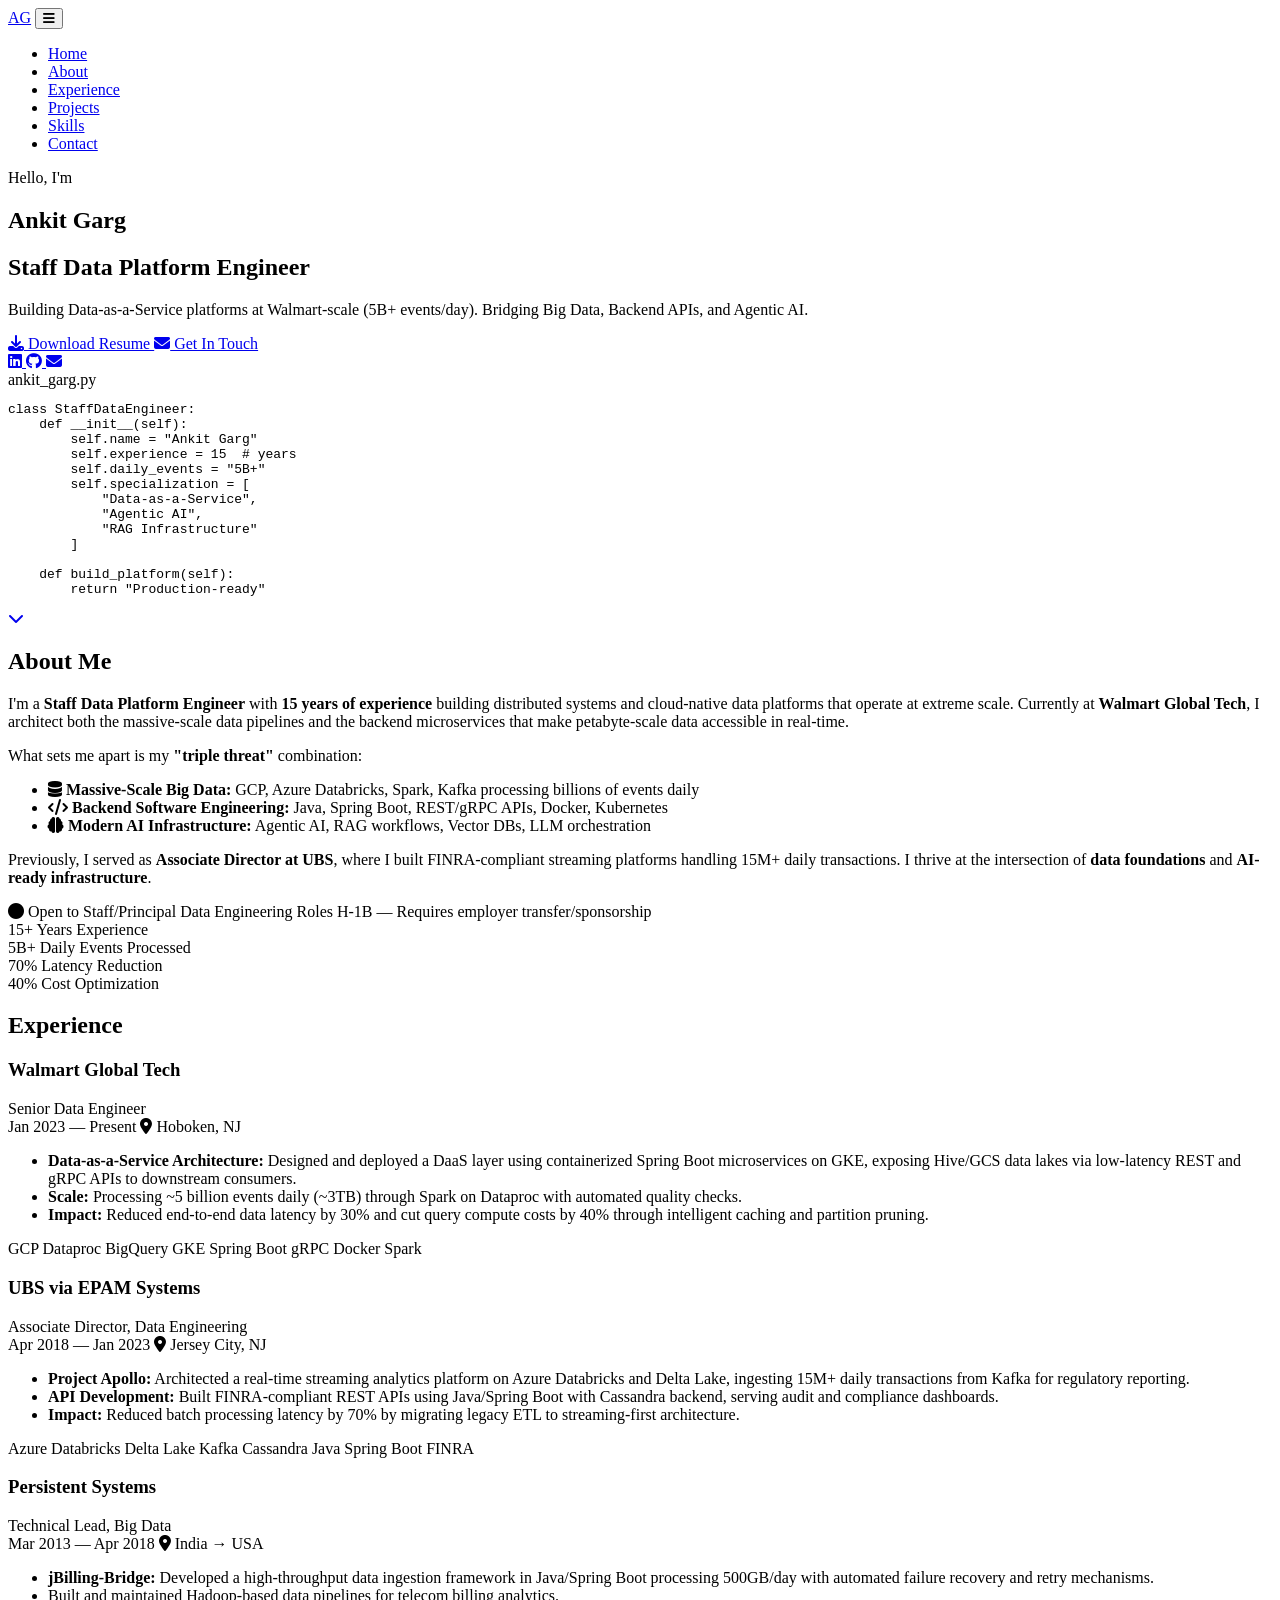
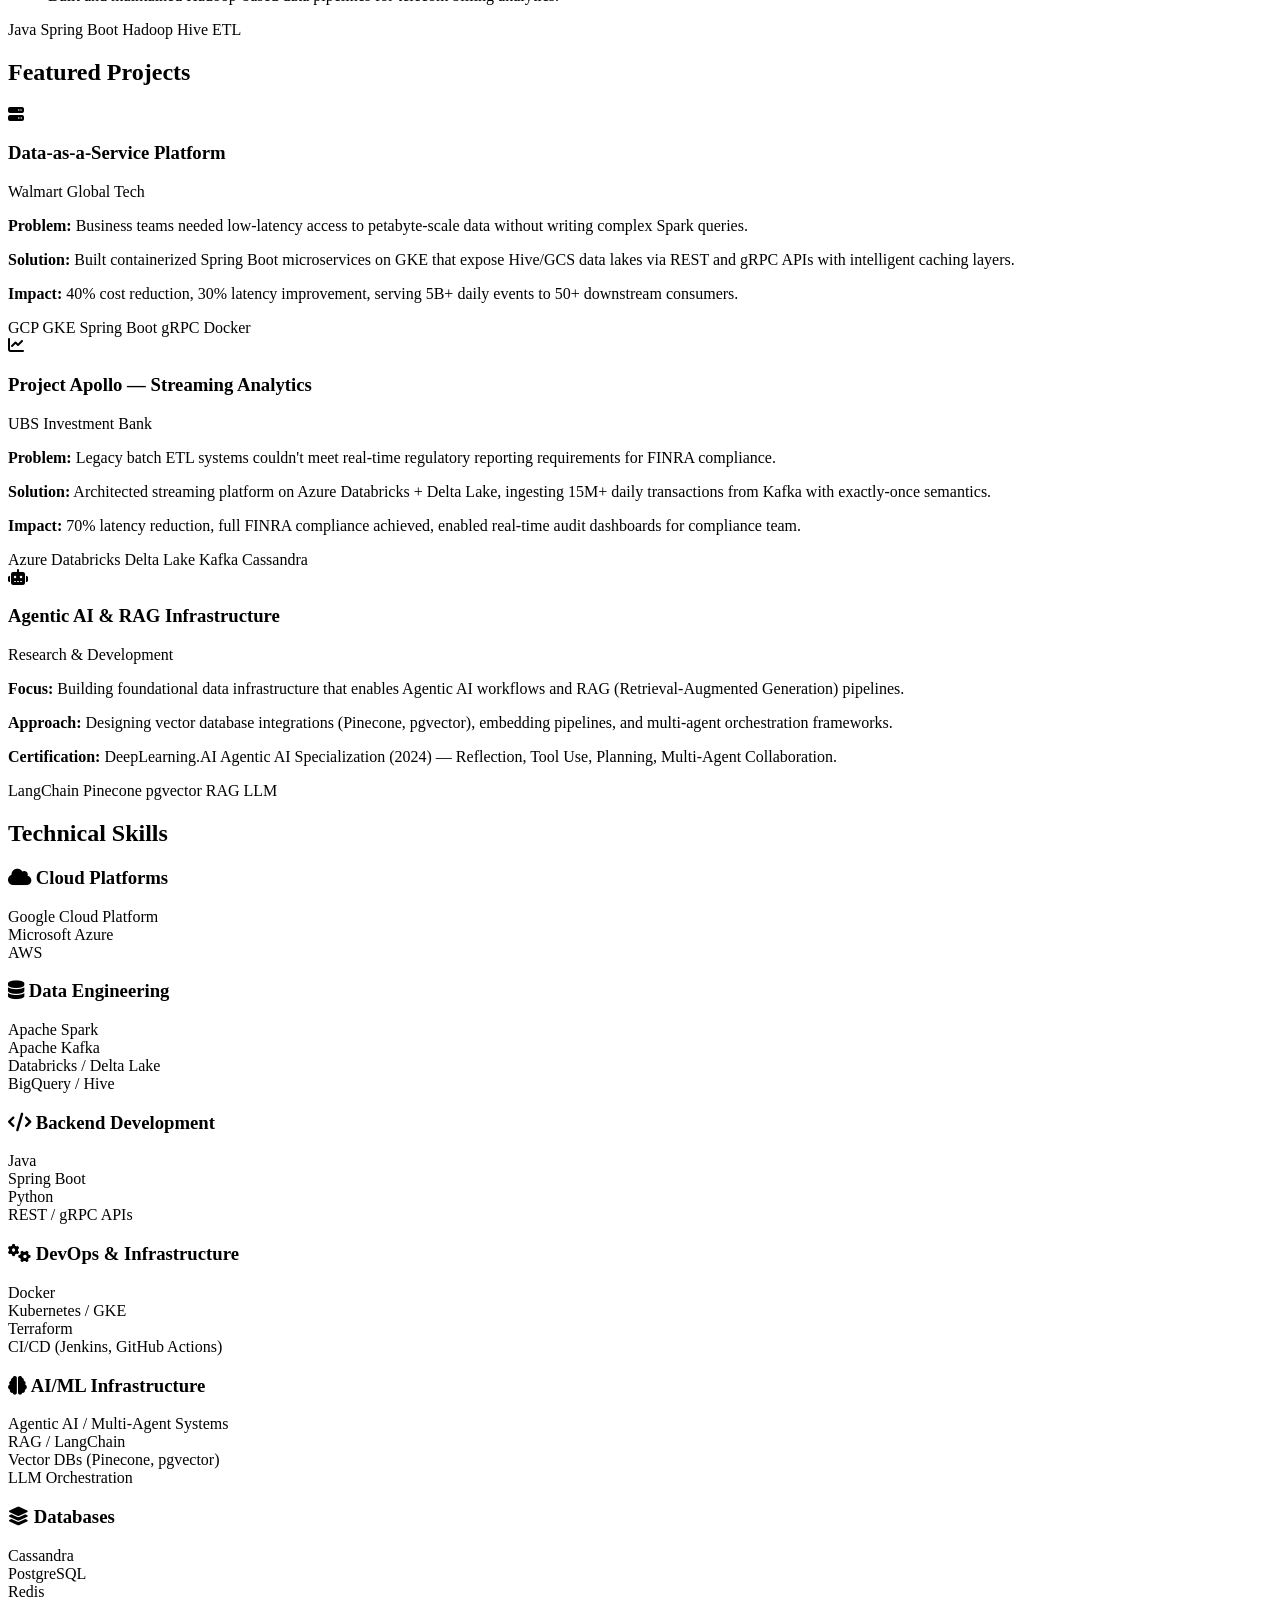
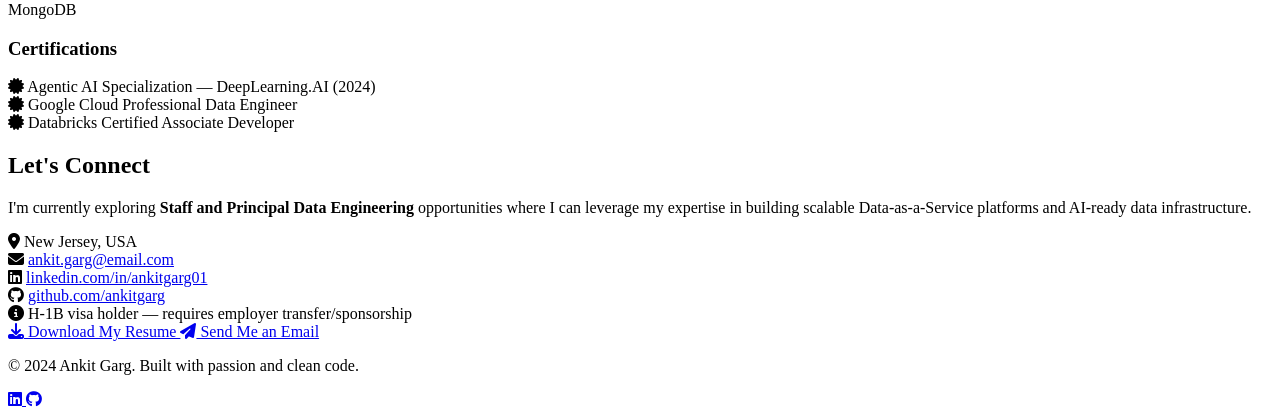
==== index.html @ 31125fb1 "Add index.html for personal portfolio website This commit adds a new HTML file for a personal portfo" ====
<!DOCTYPE html>
<html lang="en">
<head>
    <meta charset="UTF-8">
    <meta name="viewport" content="width=device-width, initial-scale=1.0">
    <meta name="description" content="Ankit Garg - Staff Data Platform Engineer specializing in Big Data, DaaS, and Agentic AI. 15+ years building systems at Walmart and UBS scale.">
    <meta name="keywords" content="Data Engineer, Staff Engineer, Big Data, Spark, Kafka, GCP, Azure, Agentic AI, RAG">
    <meta name="author" content="Ankit Garg">
    
    <!-- Open Graph for LinkedIn/Social Sharing -->
    <meta property="og:title" content="Ankit Garg | Staff Data Platform Engineer">
    <meta property="og:description" content="Building Data-as-a-Service platforms at Walmart-scale (5B+ events/day). Bridging Big Data, Backend APIs, and Agentic AI.">
    <meta property="og:type" content="website">
    <meta property="og:url" content="https://ankitgarg.github.io">
    
    <title>Ankit Garg | Staff Data Platform Engineer</title>
    
    <!-- Google Fonts -->
    <link rel="preconnect" href="https://fonts.googleapis.com">
    <link rel="preconnect" href="https://fonts.gstatic.com" crossorigin>
    <link href="https://fonts.googleapis.com/css2?family=Inter:wght@300;400;500;600;700;800&family=JetBrains+Mono:wght@400;500&display=swap" rel="stylesheet">
    
    <!-- Font Awesome Icons -->
    <link rel="stylesheet" href="https://cdnjs.cloudflare.com/ajax/libs/font-awesome/6.4.0/css/all.min.css">
    
    <link rel="stylesheet" href="style.css">
</head>
<body>
    <!-- Navigation -->
    <nav class="navbar" id="navbar">
        <div class="nav-container">
            <a href="#home" class="nav-logo">AG</a>
            <button class="nav-toggle" id="nav-toggle" aria-label="Toggle navigation">
                <i class="fas fa-bars"></i>
            </button>
            <ul class="nav-menu" id="nav-menu">
                <li><a href="#home" class="nav-link">Home</a></li>
                <li><a href="#about" class="nav-link">About</a></li>
                <li><a href="#experience" class="nav-link">Experience</a></li>
                <li><a href="#projects" class="nav-link">Projects</a></li>
                <li><a href="#skills" class="nav-link">Skills</a></li>
                <li><a href="#contact" class="nav-link">Contact</a></li>
            </ul>
        </div>
    </nav>

    <!-- Hero Section -->
    <section id="home" class="hero">
        <div class="hero-container">
            <div class="hero-content">
                <p class="hero-greeting">Hello, I'm</p>
                <h1 class="hero-name">Ankit Garg</h1>
                <h2 class="hero-title">Staff Data Platform Engineer</h2>
                <p class="hero-description">
                    Building <span class="highlight">Data-as-a-Service</span> platforms at Walmart-scale 
                    <span class="metric">(5B+ events/day)</span>. Bridging Big Data, Backend APIs, and 
                    <span class="highlight">Agentic AI</span>.
                </p>
                <div class="hero-cta">
                    <a href="assets/Ankit_Garg_Staff_Data_Platform_Engineer.pdf" class="btn btn-primary" download>
                        <i class="fas fa-download"></i> Download Resume
                    </a>
                    <a href="#contact" class="btn btn-secondary">
                        <i class="fas fa-envelope"></i> Get In Touch
                    </a>
                </div>
                <div class="hero-social">
                    <a href="https://linkedin.com/in/ankitgarg01" target="_blank" rel="noopener noreferrer" aria-label="LinkedIn">
                        <i class="fab fa-linkedin"></i>
                    </a>
                    <a href="https://github.com/ankitgarg" target="_blank" rel="noopener noreferrer" aria-label="GitHub">
                        <i class="fab fa-github"></i>
                    </a>
                    <a href="mailto:ankit.garg@email.com" aria-label="Email">
                        <i class="fas fa-envelope"></i>
                    </a>
                </div>
            </div>
            <div class="hero-visual">
                <div class="code-block">
                    <div class="code-header">
                        <span class="dot red"></span>
                        <span class="dot yellow"></span>
                        <span class="dot green"></span>
                        <span class="filename">ankit_garg.py</span>
                    </div>
                    <pre class="code-content"><code><span class="keyword">class</span> <span class="class-name">StaffDataEngineer</span>:
    <span class="keyword">def</span> <span class="function">__init__</span>(self):
        self.name = <span class="string">"Ankit Garg"</span>
        self.experience = <span class="number">15</span>  <span class="comment"># years</span>
        self.daily_events = <span class="string">"5B+"</span>
        self.specialization = [
            <span class="string">"Data-as-a-Service"</span>,
            <span class="string">"Agentic AI"</span>,
            <span class="string">"RAG Infrastructure"</span>
        ]
    
    <span class="keyword">def</span> <span class="function">build_platform</span>(self):
        <span class="keyword">return</span> <span class="string">"Production-ready"</span></code></pre>
                </div>
            </div>
        </div>
        <div class="scroll-indicator">
            <a href="#about">
                <i class="fas fa-chevron-down"></i>
            </a>
        </div>
    </section>

    <!-- About Section -->
    <section id="about" class="about">
        <div class="container">
            <h2 class="section-title">About Me</h2>
            <div class="about-content">
                <div class="about-text">
                    <p>
                        I'm a <strong>Staff Data Platform Engineer</strong> with <strong>15 years of experience</strong> 
                        building distributed systems and cloud-native data platforms that operate at extreme scale. 
                        Currently at <strong>Walmart Global Tech</strong>, I architect both the massive-scale data 
                        pipelines and the backend microservices that make petabyte-scale data accessible in real-time.
                    </p>
                    <p>
                        What sets me apart is my <strong>"triple threat"</strong> combination:
                    </p>
                    <ul class="about-highlights">
                        <li>
                            <i class="fas fa-database"></i>
                            <span><strong>Massive-Scale Big Data:</strong> GCP, Azure Databricks, Spark, Kafka processing billions of events daily</span>
                        </li>
                        <li>
                            <i class="fas fa-code"></i>
                            <span><strong>Backend Software Engineering:</strong> Java, Spring Boot, REST/gRPC APIs, Docker, Kubernetes</span>
                        </li>
                        <li>
                            <i class="fas fa-brain"></i>
                            <span><strong>Modern AI Infrastructure:</strong> Agentic AI, RAG workflows, Vector DBs, LLM orchestration</span>
                        </li>
                    </ul>
                    <p>
                        Previously, I served as <strong>Associate Director at UBS</strong>, where I built FINRA-compliant 
                        streaming platforms handling 15M+ daily transactions. I thrive at the intersection of 
                        <strong>data foundations</strong> and <strong>AI-ready infrastructure</strong>.
                    </p>
                    <div class="about-status">
                        <span class="status-badge">
                            <i class="fas fa-circle"></i> Open to Staff/Principal Data Engineering Roles
                        </span>
                        <span class="visa-info">H-1B — Requires employer transfer/sponsorship</span>
                    </div>
                </div>
                <div class="about-stats">
                    <div class="stat-card">
                        <span class="stat-number">15+</span>
                        <span class="stat-label">Years Experience</span>
                    </div>
                    <div class="stat-card">
                        <span class="stat-number">5B+</span>
                        <span class="stat-label">Daily Events Processed</span>
                    </div>
                    <div class="stat-card">
                        <span class="stat-number">70%</span>
                        <span class="stat-label">Latency Reduction</span>
                    </div>
                    <div class="stat-card">
                        <span class="stat-number">40%</span>
                        <span class="stat-label">Cost Optimization</span>
                    </div>
                </div>
            </div>
        </div>
    </section>

    <!-- Experience Section -->
    <section id="experience" class="experience">
        <div class="container">
            <h2 class="section-title">Experience</h2>
            <div class="timeline">
                <!-- Walmart -->
                <div class="timeline-item">
                    <div class="timeline-marker"></div>
                    <div class="timeline-content">
                        <div class="timeline-header">
                            <div class="company-info">
                                <h3 class="company-name">Walmart Global Tech</h3>
                                <span class="role">Senior Data Engineer</span>
                            </div>
                            <div class="timeline-date">
                                <span>Jan 2023 — Present</span>
                                <span class="location"><i class="fas fa-map-marker-alt"></i> Hoboken, NJ</span>
                            </div>
                        </div>
                        <ul class="timeline-details">
                            <li>
                                <strong>Data-as-a-Service Architecture:</strong> Designed and deployed a DaaS layer using 
                                containerized Spring Boot microservices on GKE, exposing Hive/GCS data lakes via low-latency 
                                REST and gRPC APIs to downstream consumers.
                            </li>
                            <li>
                                <strong>Scale:</strong> Processing <span class="metric">~5 billion events daily (~3TB)</span> 
                                through Spark on Dataproc with automated quality checks.
                            </li>
                            <li>
                                <strong>Impact:</strong> Reduced end-to-end data latency by <span class="metric">30%</span> 
                                and cut query compute costs by <span class="metric">40%</span> through intelligent caching 
                                and partition pruning.
                            </li>
                        </ul>
                        <div class="tech-tags">
                            <span>GCP</span>
                            <span>Dataproc</span>
                            <span>BigQuery</span>
                            <span>GKE</span>
                            <span>Spring Boot</span>
                            <span>gRPC</span>
                            <span>Docker</span>
                            <span>Spark</span>
                        </div>
                    </div>
                </div>

                <!-- UBS -->
                <div class="timeline-item">
                    <div class="timeline-marker"></div>
                    <div class="timeline-content">
                        <div class="timeline-header">
                            <div class="company-info">
                                <h3 class="company-name">UBS via EPAM Systems</h3>
                                <span class="role">Associate Director, Data Engineering</span>
                            </div>
                            <div class="timeline-date">
                                <span>Apr 2018 — Jan 2023</span>
                                <span class="location"><i class="fas fa-map-marker-alt"></i> Jersey City, NJ</span>
                            </div>
                        </div>
                        <ul class="timeline-details">
                            <li>
                                <strong>Project Apollo:</strong> Architected a real-time streaming analytics platform on 
                                Azure Databricks and Delta Lake, ingesting <span class="metric">15M+ daily transactions</span> 
                                from Kafka for regulatory reporting.
                            </li>
                            <li>
                                <strong>API Development:</strong> Built FINRA-compliant REST APIs using Java/Spring Boot 
                                with Cassandra backend, serving audit and compliance dashboards.
                            </li>
                            <li>
                                <strong>Impact:</strong> Reduced batch processing latency by <span class="metric">70%</span> 
                                by migrating legacy ETL to streaming-first architecture.
                            </li>
                        </ul>
                        <div class="tech-tags">
                            <span>Azure</span>
                            <span>Databricks</span>
                            <span>Delta Lake</span>
                            <span>Kafka</span>
                            <span>Cassandra</span>
                            <span>Java</span>
                            <span>Spring Boot</span>
                            <span>FINRA</span>
                        </div>
                    </div>
                </div>

                <!-- Persistent -->
                <div class="timeline-item">
                    <div class="timeline-marker"></div>
                    <div class="timeline-content">
                        <div class="timeline-header">
                            <div class="company-info">
                                <h3 class="company-name">Persistent Systems</h3>
                                <span class="role">Technical Lead, Big Data</span>
                            </div>
                            <div class="timeline-date">
                                <span>Mar 2013 — Apr 2018</span>
                                <span class="location"><i class="fas fa-map-marker-alt"></i> India → USA</span>
                            </div>
                        </div>
                        <ul class="timeline-details">
                            <li>
                                <strong>jBilling-Bridge:</strong> Developed a high-throughput data ingestion framework 
                                in Java/Spring Boot processing <span class="metric">500GB/day</span> with automated 
                                failure recovery and retry mechanisms.
                            </li>
                            <li>
                                Built and maintained Hadoop-based data pipelines for telecom billing analytics.
                            </li>
                        </ul>
                        <div class="tech-tags">
                            <span>Java</span>
                            <span>Spring Boot</span>
                            <span>Hadoop</span>
                            <span>Hive</span>
                            <span>ETL</span>
                        </div>
                    </div>
                </div>
            </div>
        </div>
    </section>

    <!-- Projects Section -->
    <section id="projects" class="projects">
        <div class="container">
            <h2 class="section-title">Featured Projects</h2>
            <div class="projects-grid">
                <!-- Project 1 -->
                <div class="project-card">
                    <div class="project-icon">
                        <i class="fas fa-server"></i>
                    </div>
                    <h3 class="project-title">Data-as-a-Service Platform</h3>
                    <p class="project-company">Walmart Global Tech</p>
                    <div class="project-description">
                        <p><strong>Problem:</strong> Business teams needed low-latency access to petabyte-scale 
                        data without writing complex Spark queries.</p>
                        <p><strong>Solution:</strong> Built containerized Spring Boot microservices on GKE that 
                        expose Hive/GCS data lakes via REST and gRPC APIs with intelligent caching layers.</p>
                        <p><strong>Impact:</strong> 40% cost reduction, 30% latency improvement, serving 
                        5B+ daily events to 50+ downstream consumers.</p>
                    </div>
                    <div class="tech-tags">
                        <span>GCP</span>
                        <span>GKE</span>
                        <span>Spring Boot</span>
                        <span>gRPC</span>
                        <span>Docker</span>
                    </div>
                </div>

                <!-- Project 2 -->
                <div class="project-card">
                    <div class="project-icon">
                        <i class="fas fa-chart-line"></i>
                    </div>
                    <h3 class="project-title">Project Apollo — Streaming Analytics</h3>
                    <p class="project-company">UBS Investment Bank</p>
                    <div class="project-description">
                        <p><strong>Problem:</strong> Legacy batch ETL systems couldn't meet real-time regulatory 
                        reporting requirements for FINRA compliance.</p>
                        <p><strong>Solution:</strong> Architected streaming platform on Azure Databricks + Delta Lake, 
                        ingesting 15M+ daily transactions from Kafka with exactly-once semantics.</p>
                        <p><strong>Impact:</strong> 70% latency reduction, full FINRA compliance achieved, 
                        enabled real-time audit dashboards for compliance team.</p>
                    </div>
                    <div class="tech-tags">
                        <span>Azure Databricks</span>
                        <span>Delta Lake</span>
                        <span>Kafka</span>
                        <span>Cassandra</span>
                    </div>
                </div>

                <!-- Project 3 -->
                <div class="project-card">
                    <div class="project-icon">
                        <i class="fas fa-robot"></i>
                    </div>
                    <h3 class="project-title">Agentic AI & RAG Infrastructure</h3>
                    <p class="project-company">Research & Development</p>
                    <div class="project-description">
                        <p><strong>Focus:</strong> Building foundational data infrastructure that enables 
                        Agentic AI workflows and RAG (Retrieval-Augmented Generation) pipelines.</p>
                        <p><strong>Approach:</strong> Designing vector database integrations (Pinecone, pgvector), 
                        embedding pipelines, and multi-agent orchestration frameworks.</p>
                        <p><strong>Certification:</strong> DeepLearning.AI Agentic AI Specialization (2024) — 
                        Reflection, Tool Use, Planning, Multi-Agent Collaboration.</p>
                    </div>
                    <div class="tech-tags">
                        <span>LangChain</span>
                        <span>Pinecone</span>
                        <span>pgvector</span>
                        <span>RAG</span>
                        <span>LLM</span>
                    </div>
                </div>
            </div>
        </div>
    </section>

    <!-- Skills Section -->
    <section id="skills" class="skills">
        <div class="container">
            <h2 class="section-title">Technical Skills</h2>
            <div class="skills-grid">
                <!-- Cloud Platforms -->
                <div class="skill-category">
                    <h3><i class="fas fa-cloud"></i> Cloud Platforms</h3>
                    <div class="skill-items">
                        <div class="skill-item">
                            <span class="skill-name">Google Cloud Platform</span>
                            <div class="skill-bar"><div class="skill-progress" style="width: 95%"></div></div>
                        </div>
                        <div class="skill-item">
                            <span class="skill-name">Microsoft Azure</span>
                            <div class="skill-bar"><div class="skill-progress" style="width: 90%"></div></div>
                        </div>
                        <div class="skill-item">
                            <span class="skill-name">AWS</span>
                            <div class="skill-bar"><div class="skill-progress" style="width: 75%"></div></div>
                        </div>
                    </div>
                </div>

                <!-- Data Engineering -->
                <div class="skill-category">
                    <h3><i class="fas fa-database"></i> Data Engineering</h3>
                    <div class="skill-items">
                        <div class="skill-item">
                            <span class="skill-name">Apache Spark</span>
                            <div class="skill-bar"><div class="skill-progress" style="width: 95%"></div></div>
                        </div>
                        <div class="skill-item">
                            <span class="skill-name">Apache Kafka</span>
                            <div class="skill-bar"><div class="skill-progress" style="width: 90%"></div></div>
                        </div>
                        <div class="skill-item">
                            <span class="skill-name">Databricks / Delta Lake</span>
                            <div class="skill-bar"><div class="skill-progress" style="width: 90%"></div></div>
                        </div>
                        <div class="skill-item">
                            <span class="skill-name">BigQuery / Hive</span>
                            <div class="skill-bar"><div class="skill-progress" style="width: 85%"></div></div>
                        </div>
                    </div>
                </div>

                <!-- Backend Development -->
                <div class="skill-category">
                    <h3><i class="fas fa-code"></i> Backend Development</h3>
                    <div class="skill-items">
                        <div class="skill-item">
                            <span class="skill-name">Java</span>
                            <div class="skill-bar"><div class="skill-progress" style="width: 90%"></div></div>
                        </div>
                        <div class="skill-item">
                            <span class="skill-name">Spring Boot</span>
                            <div class="skill-bar"><div class="skill-progress" style="width: 90%"></div></div>
                        </div>
                        <div class="skill-item">
                            <span class="skill-name">Python</span>
                            <div class="skill-bar"><div class="skill-progress" style="width: 85%"></div></div>
                        </div>
                        <div class="skill-item">
                            <span class="skill-name">REST / gRPC APIs</span>
                            <div class="skill-bar"><div class="skill-progress" style="width: 90%"></div></div>
                        </div>
                    </div>
                </div>

                <!-- DevOps & Infrastructure -->
                <div class="skill-category">
                    <h3><i class="fas fa-cogs"></i> DevOps & Infrastructure</h3>
                    <div class="skill-items">
                        <div class="skill-item">
                            <span class="skill-name">Docker</span>
                            <div class="skill-bar"><div class="skill-progress" style="width: 90%"></div></div>
                        </div>
                        <div class="skill-item">
                            <span class="skill-name">Kubernetes / GKE</span>
                            <div class="skill-bar"><div class="skill-progress" style="width: 85%"></div></div>
                        </div>
                        <div class="skill-item">
                            <span class="skill-name">Terraform</span>
                            <div class="skill-bar"><div class="skill-progress" style="width: 75%"></div></div>
                        </div>
                        <div class="skill-item">
                            <span class="skill-name">CI/CD (Jenkins, GitHub Actions)</span>
                            <div class="skill-bar"><div class="skill-progress" style="width: 85%"></div></div>
                        </div>
                    </div>
                </div>

                <!-- AI/ML Infrastructure -->
                <div class="skill-category">
                    <h3><i class="fas fa-brain"></i> AI/ML Infrastructure</h3>
                    <div class="skill-items">
                        <div class="skill-item">
                            <span class="skill-name">Agentic AI / Multi-Agent Systems</span>
                            <div class="skill-bar"><div class="skill-progress" style="width: 80%"></div></div>
                        </div>
                        <div class="skill-item">
                            <span class="skill-name">RAG / LangChain</span>
                            <div class="skill-bar"><div class="skill-progress" style="width: 80%"></div></div>
                        </div>
                        <div class="skill-item">
                            <span class="skill-name">Vector DBs (Pinecone, pgvector)</span>
                            <div class="skill-bar"><div class="skill-progress" style="width: 75%"></div></div>
                        </div>
                        <div class="skill-item">
                            <span class="skill-name">LLM Orchestration</span>
                            <div class="skill-bar"><div class="skill-progress" style="width: 75%"></div></div>
                        </div>
                    </div>
                </div>

                <!-- Databases -->
                <div class="skill-category">
                    <h3><i class="fas fa-layer-group"></i> Databases</h3>
                    <div class="skill-items">
                        <div class="skill-item">
                            <span class="skill-name">Cassandra</span>
                            <div class="skill-bar"><div class="skill-progress" style="width: 85%"></div></div>
                        </div>
                        <div class="skill-item">
                            <span class="skill-name">PostgreSQL</span>
                            <div class="skill-bar"><div class="skill-progress" style="width: 85%"></div></div>
                        </div>
                        <div class="skill-item">
                            <span class="skill-name">Redis</span>
                            <div class="skill-bar"><div class="skill-progress" style="width: 80%"></div></div>
                        </div>
                        <div class="skill-item">
                            <span class="skill-name">MongoDB</span>
                            <div class="skill-bar"><div class="skill-progress" style="width: 75%"></div></div>
                        </div>
                    </div>
                </div>
            </div>

            <!-- Certifications -->
            <div class="certifications">
                <h3>Certifications</h3>
                <div class="cert-grid">
                    <div class="cert-item">
                        <i class="fas fa-certificate"></i>
                        <span>Agentic AI Specialization — DeepLearning.AI (2024)</span>
                    </div>
                    <div class="cert-item">
                        <i class="fas fa-certificate"></i>
                        <span>Google Cloud Professional Data Engineer</span>
                    </div>
                    <div class="cert-item">
                        <i class="fas fa-certificate"></i>
                        <span>Databricks Certified Associate Developer</span>
                    </div>
                </div>
            </div>
        </div>
    </section>

    <!-- Contact Section -->
    <section id="contact" class="contact">
        <div class="container">
            <h2 class="section-title">Let's Connect</h2>
            <div class="contact-content">
                <div class="contact-info">
                    <p class="contact-intro">
                        I'm currently exploring <strong>Staff and Principal Data Engineering</strong> opportunities 
                        where I can leverage my expertise in building scalable Data-as-a-Service platforms and 
                        AI-ready data infrastructure.
                    </p>
                    <div class="contact-details">
                        <div class="contact-item">
                            <i class="fas fa-map-marker-alt"></i>
                            <span>New Jersey, USA</span>
                        </div>
                        <div class="contact-item">
                            <i class="fas fa-envelope"></i>
                            <a href="mailto:ankit.garg@email.com">ankit.garg@email.com</a>
                        </div>
                        <div class="contact-item">
                            <i class="fab fa-linkedin"></i>
                            <a href="https://linkedin.com/in/ankitgarg01" target="_blank">linkedin.com/in/ankitgarg01</a>
                        </div>
                        <div class="contact-item">
                            <i class="fab fa-github"></i>
                            <a href="https://github.com/ankitgarg" target="_blank">github.com/ankitgarg</a>
                        </div>
                    </div>
                    <div class="contact-note">
                        <i class="fas fa-info-circle"></i>
                        <span>H-1B visa holder — requires employer transfer/sponsorship</span>
                    </div>
                </div>
                <div class="contact-cta">
                    <a href="assets/Ankit_Garg_Staff_Data_Platform_Engineer.pdf" class="btn btn-primary btn-large" download>
                        <i class="fas fa-download"></i> Download My Resume
                    </a>
                    <a href="mailto:ankit.garg@email.com?subject=Staff Data Engineer Opportunity" class="btn btn-secondary btn-large">
                        <i class="fas fa-paper-plane"></i> Send Me an Email
                    </a>
                </div>
            </div>
        </div>
    </section>

    <!-- Footer -->
    <footer class="footer">
        <div class="container">
            <div class="footer-content">
                <p>&copy; 2024 Ankit Garg. Built with passion and clean code.</p>
                <div class="footer-social">
                    <a href="https://linkedin.com/in/ankitgarg01" target="_blank" aria-label="LinkedIn">
                        <i class="fab fa-linkedin"></i>
                    </a>
                    <a href="https://github.com/ankitgarg" target="_blank" aria-label="GitHub">
                        <i class="fab fa-github"></i>
                    </a>
                </div>
            </div>
        </div>
    </footer>

    <script src="script.js"></script>
</body>
</html>
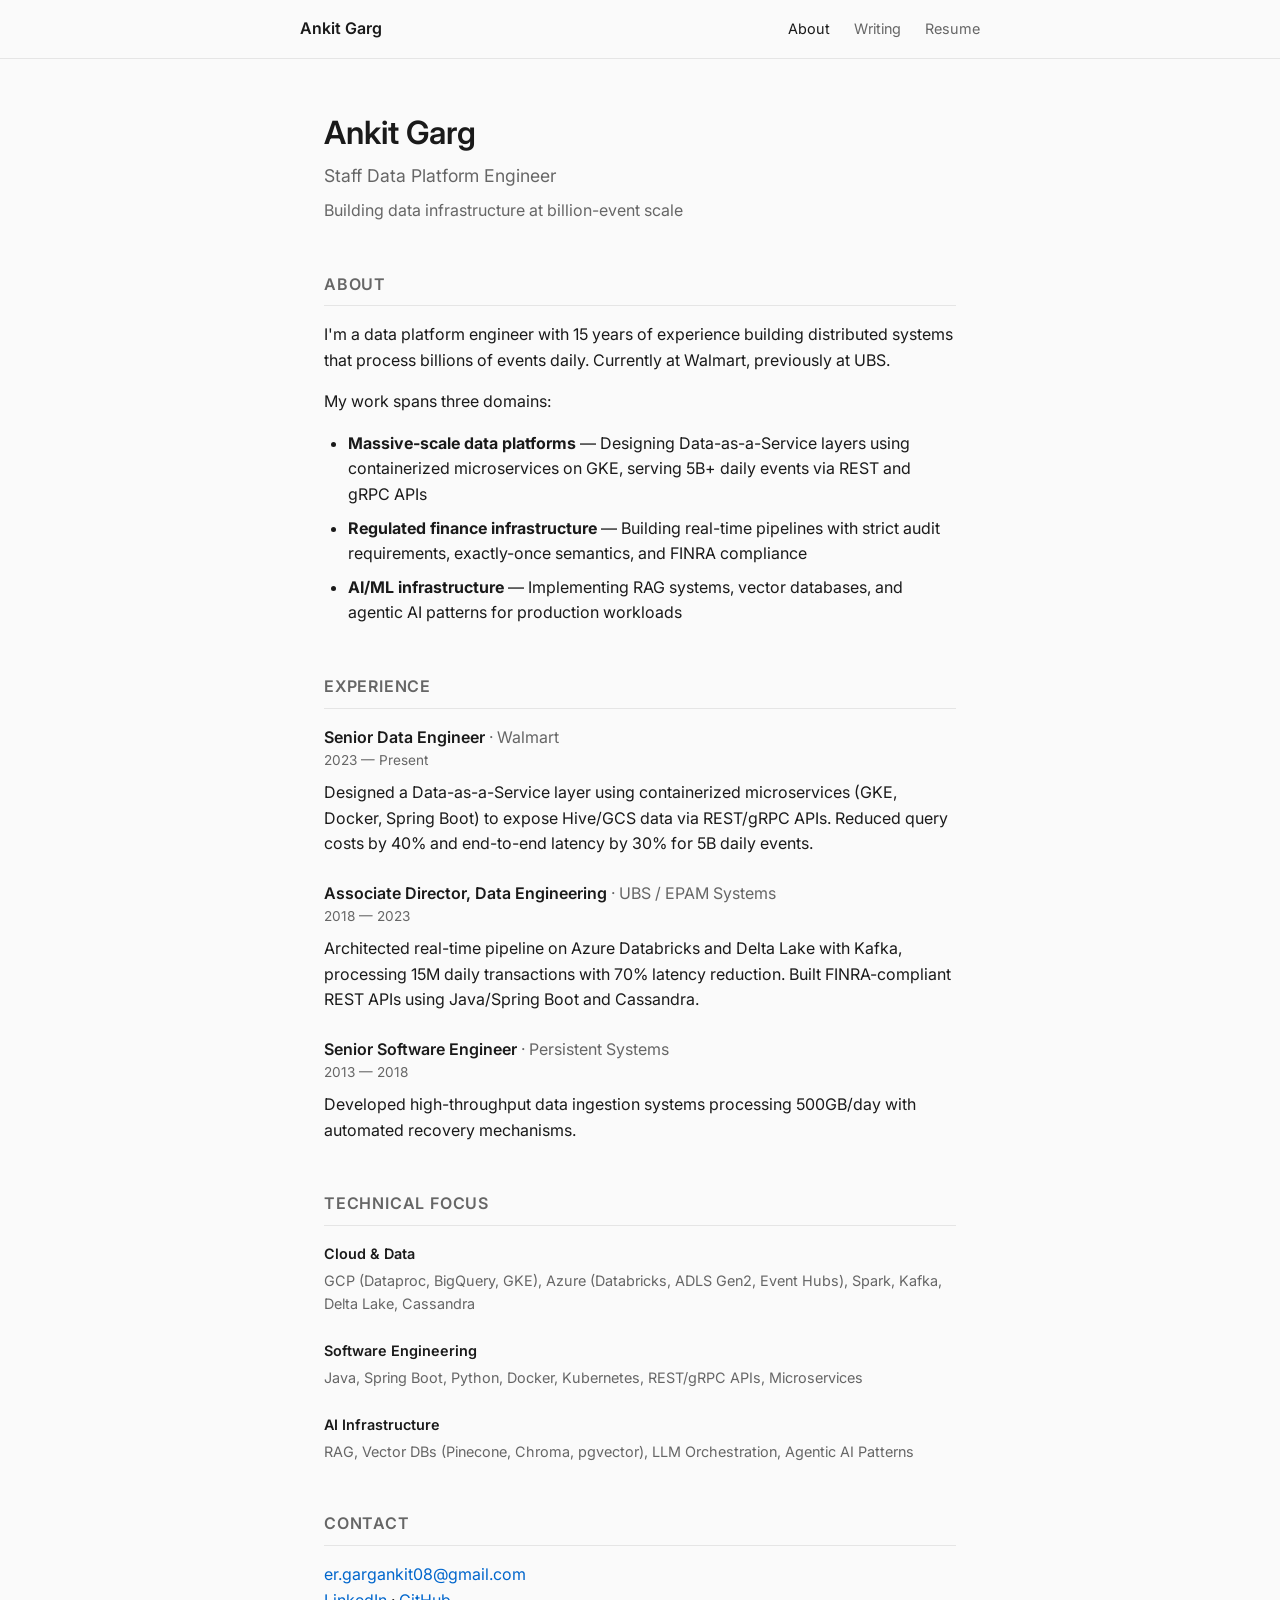
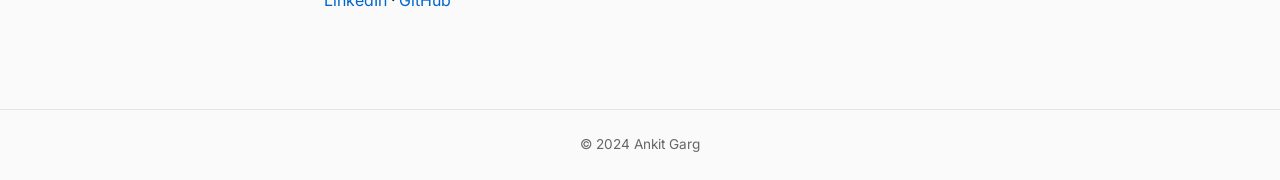
==== commit 602be1cd: "intinal" ====
--- a/index.html
+++ b/index.html
@@ -3,603 +3,104 @@
 <head>
     <meta charset="UTF-8">
     <meta name="viewport" content="width=device-width, initial-scale=1.0">
-    <meta name="description" content="Ankit Garg - Staff Data Platform Engineer specializing in Big Data, DaaS, and Agentic AI. 15+ years building systems at Walmart and UBS scale.">
-    <meta name="keywords" content="Data Engineer, Staff Engineer, Big Data, Spark, Kafka, GCP, Azure, Agentic AI, RAG">
-    <meta name="author" content="Ankit Garg">
-    
-    <!-- Open Graph for LinkedIn/Social Sharing -->
-    <meta property="og:title" content="Ankit Garg | Staff Data Platform Engineer">
-    <meta property="og:description" content="Building Data-as-a-Service platforms at Walmart-scale (5B+ events/day). Bridging Big Data, Backend APIs, and Agentic AI.">
-    <meta property="og:type" content="website">
-    <meta property="og:url" content="https://ankitgarg.github.io">
-    
-    <title>Ankit Garg | Staff Data Platform Engineer</title>
-    
-    <!-- Google Fonts -->
+    <title>Ankit Garg - Staff Data Platform Engineer</title>
+    <meta name="description" content="Staff Data Platform Engineer specializing in billion-scale data systems, real-time pipelines, and AI infrastructure.">
     <link rel="preconnect" href="https://fonts.googleapis.com">
     <link rel="preconnect" href="https://fonts.gstatic.com" crossorigin>
-    <link href="https://fonts.googleapis.com/css2?family=Inter:wght@300;400;500;600;700;800&family=JetBrains+Mono:wght@400;500&display=swap" rel="stylesheet">
-    
-    <!-- Font Awesome Icons -->
-    <link rel="stylesheet" href="https://cdnjs.cloudflare.com/ajax/libs/font-awesome/6.4.0/css/all.min.css">
-    
+    <link href="https://fonts.googleapis.com/css2?family=Inter:wght@400;500;600&family=JetBrains+Mono:wght@400;500&display=swap" rel="stylesheet">
     <link rel="stylesheet" href="style.css">
 </head>
 <body>
-    <!-- Navigation -->
-    <nav class="navbar" id="navbar">
-        <div class="nav-container">
-            <a href="#home" class="nav-logo">AG</a>
-            <button class="nav-toggle" id="nav-toggle" aria-label="Toggle navigation">
-                <i class="fas fa-bars"></i>
-            </button>
-            <ul class="nav-menu" id="nav-menu">
-                <li><a href="#home" class="nav-link">Home</a></li>
-                <li><a href="#about" class="nav-link">About</a></li>
-                <li><a href="#experience" class="nav-link">Experience</a></li>
-                <li><a href="#projects" class="nav-link">Projects</a></li>
-                <li><a href="#skills" class="nav-link">Skills</a></li>
-                <li><a href="#contact" class="nav-link">Contact</a></li>
-            </ul>
+<nav class="nav">
+    <div class="nav-content">
+        <a href="index.html" class="nav-logo">Ankit Garg</a>
+        <div class="nav-links">
+            <a href="index.html" class="active">About</a>
+            <a href="blog.html">Writing</a>
+            <a href="resume.pdf">Resume</a>
         </div>
-    </nav>
+    </div>
+</nav>
 
-    <!-- Hero Section -->
-    <section id="home" class="hero">
-        <div class="hero-container">
-            <div class="hero-content">
-                <p class="hero-greeting">Hello, I'm</p>
-                <h1 class="hero-name">Ankit Garg</h1>
-                <h2 class="hero-title">Staff Data Platform Engineer</h2>
-                <p class="hero-description">
-                    Building <span class="highlight">Data-as-a-Service</span> platforms at Walmart-scale 
-                    <span class="metric">(5B+ events/day)</span>. Bridging Big Data, Backend APIs, and 
-                    <span class="highlight">Agentic AI</span>.
-                </p>
-                <div class="hero-cta">
-                    <a href="assets/Ankit_Garg_Staff_Data_Platform_Engineer.pdf" class="btn btn-primary" download>
-                        <i class="fas fa-download"></i> Download Resume
-                    </a>
-                    <a href="#contact" class="btn btn-secondary">
-                        <i class="fas fa-envelope"></i> Get In Touch
-                    </a>
-                </div>
-                <div class="hero-social">
-                    <a href="https://linkedin.com/in/ankitgarg01" target="_blank" rel="noopener noreferrer" aria-label="LinkedIn">
-                        <i class="fab fa-linkedin"></i>
-                    </a>
-                    <a href="https://github.com/ankitgarg" target="_blank" rel="noopener noreferrer" aria-label="GitHub">
-                        <i class="fab fa-github"></i>
-                    </a>
-                    <a href="mailto:ankit.garg@email.com" aria-label="Email">
-                        <i class="fas fa-envelope"></i>
-                    </a>
-                </div>
+<main class="main">
+    <section class="hero">
+        <h1>Ankit Garg</h1>
+        <p class="subtitle">Staff Data Platform Engineer</p>
+        <p class="tagline">Building data infrastructure at billion-event scale</p>
+    </section>
+
+    <section class="about">
+        <h2>About</h2>
+        <p>I'm a data platform engineer with 15 years of experience building distributed systems that process billions of events daily. Currently at Walmart, previously at UBS.</p>
+        <p>My work spans three domains:</p>
+        <ul>
+            <li><strong>Massive-scale data platforms</strong> — Designing Data-as-a-Service layers using containerized microservices on GKE, serving 5B+ daily events via REST and gRPC APIs</li>
+            <li><strong>Regulated finance infrastructure</strong> — Building real-time pipelines with strict audit requirements, exactly-once semantics, and FINRA compliance</li>
+            <li><strong>AI/ML infrastructure</strong> — Implementing RAG systems, vector databases, and agentic AI patterns for production workloads</li>
+        </ul>
+    </section>
+
+    <section class="experience">
+        <h2>Experience</h2>
+
+        <div class="job">
+            <div class="job-header">
+                <h3>Senior Data Engineer</h3>
+                <span class="company">Walmart</span>
+                <span class="date">2023 — Present</span>
             </div>
-            <div class="hero-visual">
-                <div class="code-block">
-                    <div class="code-header">
-                        <span class="dot red"></span>
-                        <span class="dot yellow"></span>
-                        <span class="dot green"></span>
-                        <span class="filename">ankit_garg.py</span>
-                    </div>
-                    <pre class="code-content"><code><span class="keyword">class</span> <span class="class-name">StaffDataEngineer</span>:
-    <span class="keyword">def</span> <span class="function">__init__</span>(self):
-        self.name = <span class="string">"Ankit Garg"</span>
-        self.experience = <span class="number">15</span>  <span class="comment"># years</span>
-        self.daily_events = <span class="string">"5B+"</span>
-        self.specialization = [
-            <span class="string">"Data-as-a-Service"</span>,
-            <span class="string">"Agentic AI"</span>,
-            <span class="string">"RAG Infrastructure"</span>
-        ]
-    
-    <span class="keyword">def</span> <span class="function">build_platform</span>(self):
-        <span class="keyword">return</span> <span class="string">"Production-ready"</span></code></pre>
-                </div>
+            <p>Designed a Data-as-a-Service layer using containerized microservices (GKE, Docker, Spring Boot) to expose Hive/GCS data via REST/gRPC APIs. Reduced query costs by 40% and end-to-end latency by 30% for 5B daily events.</p>
+        </div>
+
+        <div class="job">
+            <div class="job-header">
+                <h3>Associate Director, Data Engineering</h3>
+                <span class="company">UBS / EPAM Systems</span>
+                <span class="date">2018 — 2023</span>
             </div>
+            <p>Architected real-time pipeline on Azure Databricks and Delta Lake with Kafka, processing 15M daily transactions with 70% latency reduction. Built FINRA-compliant REST APIs using Java/Spring Boot and Cassandra.</p>
         </div>
-        <div class="scroll-indicator">
-            <a href="#about">
-                <i class="fas fa-chevron-down"></i>
-            </a>
+
+        <div class="job">
+            <div class="job-header">
+                <h3>Senior Software Engineer</h3>
+                <span class="company">Persistent Systems</span>
+                <span class="date">2013 — 2018</span>
+            </div>
+            <p>Developed high-throughput data ingestion systems processing 500GB/day with automated recovery mechanisms.</p>
         </div>
     </section>
 
-    <!-- About Section -->
-    <section id="about" class="about">
-        <div class="container">
-            <h2 class="section-title">About Me</h2>
-            <div class="about-content">
-                <div class="about-text">
-                    <p>
-                        I'm a <strong>Staff Data Platform Engineer</strong> with <strong>15 years of experience</strong> 
-                        building distributed systems and cloud-native data platforms that operate at extreme scale. 
-                        Currently at <strong>Walmart Global Tech</strong>, I architect both the massive-scale data 
-                        pipelines and the backend microservices that make petabyte-scale data accessible in real-time.
-                    </p>
-                    <p>
-                        What sets me apart is my <strong>"triple threat"</strong> combination:
-                    </p>
-                    <ul class="about-highlights">
-                        <li>
-                            <i class="fas fa-database"></i>
-                            <span><strong>Massive-Scale Big Data:</strong> GCP, Azure Databricks, Spark, Kafka processing billions of events daily</span>
-                        </li>
-                        <li>
-                            <i class="fas fa-code"></i>
-                            <span><strong>Backend Software Engineering:</strong> Java, Spring Boot, REST/gRPC APIs, Docker, Kubernetes</span>
-                        </li>
-                        <li>
-                            <i class="fas fa-brain"></i>
-                            <span><strong>Modern AI Infrastructure:</strong> Agentic AI, RAG workflows, Vector DBs, LLM orchestration</span>
-                        </li>
-                    </ul>
-                    <p>
-                        Previously, I served as <strong>Associate Director at UBS</strong>, where I built FINRA-compliant 
-                        streaming platforms handling 15M+ daily transactions. I thrive at the intersection of 
-                        <strong>data foundations</strong> and <strong>AI-ready infrastructure</strong>.
-                    </p>
-                    <div class="about-status">
-                        <span class="status-badge">
-                            <i class="fas fa-circle"></i> Open to Staff/Principal Data Engineering Roles
-                        </span>
-                        <span class="visa-info">H-1B — Requires employer transfer/sponsorship</span>
-                    </div>
-                </div>
-                <div class="about-stats">
-                    <div class="stat-card">
-                        <span class="stat-number">15+</span>
-                        <span class="stat-label">Years Experience</span>
-                    </div>
-                    <div class="stat-card">
-                        <span class="stat-number">5B+</span>
-                        <span class="stat-label">Daily Events Processed</span>
-                    </div>
-                    <div class="stat-card">
-                        <span class="stat-number">70%</span>
-                        <span class="stat-label">Latency Reduction</span>
-                    </div>
-                    <div class="stat-card">
-                        <span class="stat-number">40%</span>
-                        <span class="stat-label">Cost Optimization</span>
-                    </div>
-                </div>
+    <section class="skills">
+        <h2>Technical Focus</h2>
+        <div class="skill-grid">
+            <div class="skill-category">
+                <h3>Cloud & Data</h3>
+                <p>GCP (Dataproc, BigQuery, GKE), Azure (Databricks, ADLS Gen2, Event Hubs), Spark, Kafka, Delta Lake, Cassandra</p>
+            </div>
+            <div class="skill-category">
+                <h3>Software Engineering</h3>
+                <p>Java, Spring Boot, Python, Docker, Kubernetes, REST/gRPC APIs, Microservices</p>
+            </div>
+            <div class="skill-category">
+                <h3>AI Infrastructure</h3>
+                <p>RAG, Vector DBs (Pinecone, Chroma, pgvector), LLM Orchestration, Agentic AI Patterns</p>
             </div>
         </div>
     </section>
 
-    <!-- Experience Section -->
-    <section id="experience" class="experience">
-        <div class="container">
-            <h2 class="section-title">Experience</h2>
-            <div class="timeline">
-                <!-- Walmart -->
-                <div class="timeline-item">
-                    <div class="timeline-marker"></div>
-                    <div class="timeline-content">
-                        <div class="timeline-header">
-                            <div class="company-info">
-                                <h3 class="company-name">Walmart Global Tech</h3>
-                                <span class="role">Senior Data Engineer</span>
-                            </div>
-                            <div class="timeline-date">
-                                <span>Jan 2023 — Present</span>
-                                <span class="location"><i class="fas fa-map-marker-alt"></i> Hoboken, NJ</span>
-                            </div>
-                        </div>
-                        <ul class="timeline-details">
-                            <li>
-                                <strong>Data-as-a-Service Architecture:</strong> Designed and deployed a DaaS layer using 
-                                containerized Spring Boot microservices on GKE, exposing Hive/GCS data lakes via low-latency 
-                                REST and gRPC APIs to downstream consumers.
-                            </li>
-                            <li>
-                                <strong>Scale:</strong> Processing <span class="metric">~5 billion events daily (~3TB)</span> 
-                                through Spark on Dataproc with automated quality checks.
-                            </li>
-                            <li>
-                                <strong>Impact:</strong> Reduced end-to-end data latency by <span class="metric">30%</span> 
-                                and cut query compute costs by <span class="metric">40%</span> through intelligent caching 
-                                and partition pruning.
-                            </li>
-                        </ul>
-                        <div class="tech-tags">
-                            <span>GCP</span>
-                            <span>Dataproc</span>
-                            <span>BigQuery</span>
-                            <span>GKE</span>
-                            <span>Spring Boot</span>
-                            <span>gRPC</span>
-                            <span>Docker</span>
-                            <span>Spark</span>
-                        </div>
-                    </div>
-                </div>
+    <section class="contact">
+        <h2>Contact</h2>
+        <p>
+            <a href="mailto:er.gargankit08@gmail.com">er.gargankit08@gmail.com</a><br>
+            <a href="https://www.linkedin.com/in/erankitgarg/">LinkedIn</a> ·
+            <a href="https://github.com/ankitgarg-gh">GitHub</a>
+        </p>
+    </section>
+</main>
 
-                <!-- UBS -->
-                <div class="timeline-item">
-                    <div class="timeline-marker"></div>
-                    <div class="timeline-content">
-                        <div class="timeline-header">
-                            <div class="company-info">
-                                <h3 class="company-name">UBS via EPAM Systems</h3>
-                                <span class="role">Associate Director, Data Engineering</span>
-                            </div>
-                            <div class="timeline-date">
-                                <span>Apr 2018 — Jan 2023</span>
-                                <span class="location"><i class="fas fa-map-marker-alt"></i> Jersey City, NJ</span>
-                            </div>
-                        </div>
-                        <ul class="timeline-details">
-                            <li>
-                                <strong>Project Apollo:</strong> Architected a real-time streaming analytics platform on 
-                                Azure Databricks and Delta Lake, ingesting <span class="metric">15M+ daily transactions</span> 
-                                from Kafka for regulatory reporting.
-                            </li>
-                            <li>
-                                <strong>API Development:</strong> Built FINRA-compliant REST APIs using Java/Spring Boot 
-                                with Cassandra backend, serving audit and compliance dashboards.
-                            </li>
-                            <li>
-                                <strong>Impact:</strong> Reduced batch processing latency by <span class="metric">70%</span> 
-                                by migrating legacy ETL to streaming-first architecture.
-                            </li>
-                        </ul>
-                        <div class="tech-tags">
-                            <span>Azure</span>
-                            <span>Databricks</span>
-                            <span>Delta Lake</span>
-                            <span>Kafka</span>
-                            <span>Cassandra</span>
-                            <span>Java</span>
-                            <span>Spring Boot</span>
-                            <span>FINRA</span>
-                        </div>
-                    </div>
-                </div>
-
-                <!-- Persistent -->
-                <div class="timeline-item">
-                    <div class="timeline-marker"></div>
-                    <div class="timeline-content">
-                        <div class="timeline-header">
-                            <div class="company-info">
-                                <h3 class="company-name">Persistent Systems</h3>
-                                <span class="role">Technical Lead, Big Data</span>
-                            </div>
-                            <div class="timeline-date">
-                                <span>Mar 2013 — Apr 2018</span>
-                                <span class="location"><i class="fas fa-map-marker-alt"></i> India → USA</span>
-                            </div>
-                        </div>
-                        <ul class="timeline-details">
-                            <li>
-                                <strong>jBilling-Bridge:</strong> Developed a high-throughput data ingestion framework 
-                                in Java/Spring Boot processing <span class="metric">500GB/day</span> with automated 
-                                failure recovery and retry mechanisms.
-                            </li>
-                            <li>
-                                Built and maintained Hadoop-based data pipelines for telecom billing analytics.
-                            </li>
-                        </ul>
-                        <div class="tech-tags">
-                            <span>Java</span>
-                            <span>Spring Boot</span>
-                            <span>Hadoop</span>
-                            <span>Hive</span>
-                            <span>ETL</span>
-                        </div>
-                    </div>
-                </div>
-            </div>
-        </div>
-    </section>
-
-    <!-- Projects Section -->
-    <section id="projects" class="projects">
-        <div class="container">
-            <h2 class="section-title">Featured Projects</h2>
-            <div class="projects-grid">
-                <!-- Project 1 -->
-                <div class="project-card">
-                    <div class="project-icon">
-                        <i class="fas fa-server"></i>
-                    </div>
-                    <h3 class="project-title">Data-as-a-Service Platform</h3>
-                    <p class="project-company">Walmart Global Tech</p>
-                    <div class="project-description">
-                        <p><strong>Problem:</strong> Business teams needed low-latency access to petabyte-scale 
-                        data without writing complex Spark queries.</p>
-                        <p><strong>Solution:</strong> Built containerized Spring Boot microservices on GKE that 
-                        expose Hive/GCS data lakes via REST and gRPC APIs with intelligent caching layers.</p>
-                        <p><strong>Impact:</strong> 40% cost reduction, 30% latency improvement, serving 
-                        5B+ daily events to 50+ downstream consumers.</p>
-                    </div>
-                    <div class="tech-tags">
-                        <span>GCP</span>
-                        <span>GKE</span>
-                        <span>Spring Boot</span>
-                        <span>gRPC</span>
-                        <span>Docker</span>
-                    </div>
-                </div>
-
-                <!-- Project 2 -->
-                <div class="project-card">
-                    <div class="project-icon">
-                        <i class="fas fa-chart-line"></i>
-                    </div>
-                    <h3 class="project-title">Project Apollo — Streaming Analytics</h3>
-                    <p class="project-company">UBS Investment Bank</p>
-                    <div class="project-description">
-                        <p><strong>Problem:</strong> Legacy batch ETL systems couldn't meet real-time regulatory 
-                        reporting requirements for FINRA compliance.</p>
-                        <p><strong>Solution:</strong> Architected streaming platform on Azure Databricks + Delta Lake, 
-                        ingesting 15M+ daily transactions from Kafka with exactly-once semantics.</p>
-                        <p><strong>Impact:</strong> 70% latency reduction, full FINRA compliance achieved, 
-                        enabled real-time audit dashboards for compliance team.</p>
-                    </div>
-                    <div class="tech-tags">
-                        <span>Azure Databricks</span>
-                        <span>Delta Lake</span>
-                        <span>Kafka</span>
-                        <span>Cassandra</span>
-                    </div>
-                </div>
-
-                <!-- Project 3 -->
-                <div class="project-card">
-                    <div class="project-icon">
-                        <i class="fas fa-robot"></i>
-                    </div>
-                    <h3 class="project-title">Agentic AI & RAG Infrastructure</h3>
-                    <p class="project-company">Research & Development</p>
-                    <div class="project-description">
-                        <p><strong>Focus:</strong> Building foundational data infrastructure that enables 
-                        Agentic AI workflows and RAG (Retrieval-Augmented Generation) pipelines.</p>
-                        <p><strong>Approach:</strong> Designing vector database integrations (Pinecone, pgvector), 
-                        embedding pipelines, and multi-agent orchestration frameworks.</p>
-                        <p><strong>Certification:</strong> DeepLearning.AI Agentic AI Specialization (2024) — 
-                        Reflection, Tool Use, Planning, Multi-Agent Collaboration.</p>
-                    </div>
-                    <div class="tech-tags">
-                        <span>LangChain</span>
-                        <span>Pinecone</span>
-                        <span>pgvector</span>
-                        <span>RAG</span>
-                        <span>LLM</span>
-                    </div>
-                </div>
-            </div>
-        </div>
-    </section>
-
-    <!-- Skills Section -->
-    <section id="skills" class="skills">
-        <div class="container">
-            <h2 class="section-title">Technical Skills</h2>
-            <div class="skills-grid">
-                <!-- Cloud Platforms -->
-                <div class="skill-category">
-                    <h3><i class="fas fa-cloud"></i> Cloud Platforms</h3>
-                    <div class="skill-items">
-                        <div class="skill-item">
-                            <span class="skill-name">Google Cloud Platform</span>
-                            <div class="skill-bar"><div class="skill-progress" style="width: 95%"></div></div>
-                        </div>
-                        <div class="skill-item">
-                            <span class="skill-name">Microsoft Azure</span>
-                            <div class="skill-bar"><div class="skill-progress" style="width: 90%"></div></div>
-                        </div>
-                        <div class="skill-item">
-                            <span class="skill-name">AWS</span>
-                            <div class="skill-bar"><div class="skill-progress" style="width: 75%"></div></div>
-                        </div>
-                    </div>
-                </div>
-
-                <!-- Data Engineering -->
-                <div class="skill-category">
-                    <h3><i class="fas fa-database"></i> Data Engineering</h3>
-                    <div class="skill-items">
-                        <div class="skill-item">
-                            <span class="skill-name">Apache Spark</span>
-                            <div class="skill-bar"><div class="skill-progress" style="width: 95%"></div></div>
-                        </div>
-                        <div class="skill-item">
-                            <span class="skill-name">Apache Kafka</span>
-                            <div class="skill-bar"><div class="skill-progress" style="width: 90%"></div></div>
-                        </div>
-                        <div class="skill-item">
-                            <span class="skill-name">Databricks / Delta Lake</span>
-                            <div class="skill-bar"><div class="skill-progress" style="width: 90%"></div></div>
-                        </div>
-                        <div class="skill-item">
-                            <span class="skill-name">BigQuery / Hive</span>
-                            <div class="skill-bar"><div class="skill-progress" style="width: 85%"></div></div>
-                        </div>
-                    </div>
-                </div>
-
-                <!-- Backend Development -->
-                <div class="skill-category">
-                    <h3><i class="fas fa-code"></i> Backend Development</h3>
-                    <div class="skill-items">
-                        <div class="skill-item">
-                            <span class="skill-name">Java</span>
-                            <div class="skill-bar"><div class="skill-progress" style="width: 90%"></div></div>
-                        </div>
-                        <div class="skill-item">
-                            <span class="skill-name">Spring Boot</span>
-                            <div class="skill-bar"><div class="skill-progress" style="width: 90%"></div></div>
-                        </div>
-                        <div class="skill-item">
-                            <span class="skill-name">Python</span>
-                            <div class="skill-bar"><div class="skill-progress" style="width: 85%"></div></div>
-                        </div>
-                        <div class="skill-item">
-                            <span class="skill-name">REST / gRPC APIs</span>
-                            <div class="skill-bar"><div class="skill-progress" style="width: 90%"></div></div>
-                        </div>
-                    </div>
-                </div>
-
-                <!-- DevOps & Infrastructure -->
-                <div class="skill-category">
-                    <h3><i class="fas fa-cogs"></i> DevOps & Infrastructure</h3>
-                    <div class="skill-items">
-                        <div class="skill-item">
-                            <span class="skill-name">Docker</span>
-                            <div class="skill-bar"><div class="skill-progress" style="width: 90%"></div></div>
-                        </div>
-                        <div class="skill-item">
-                            <span class="skill-name">Kubernetes / GKE</span>
-                            <div class="skill-bar"><div class="skill-progress" style="width: 85%"></div></div>
-                        </div>
-                        <div class="skill-item">
-                            <span class="skill-name">Terraform</span>
-                            <div class="skill-bar"><div class="skill-progress" style="width: 75%"></div></div>
-                        </div>
-                        <div class="skill-item">
-                            <span class="skill-name">CI/CD (Jenkins, GitHub Actions)</span>
-                            <div class="skill-bar"><div class="skill-progress" style="width: 85%"></div></div>
-                        </div>
-                    </div>
-                </div>
-
-                <!-- AI/ML Infrastructure -->
-                <div class="skill-category">
-                    <h3><i class="fas fa-brain"></i> AI/ML Infrastructure</h3>
-                    <div class="skill-items">
-                        <div class="skill-item">
-                            <span class="skill-name">Agentic AI / Multi-Agent Systems</span>
-                            <div class="skill-bar"><div class="skill-progress" style="width: 80%"></div></div>
-                        </div>
-                        <div class="skill-item">
-                            <span class="skill-name">RAG / LangChain</span>
-                            <div class="skill-bar"><div class="skill-progress" style="width: 80%"></div></div>
-                        </div>
-                        <div class="skill-item">
-                            <span class="skill-name">Vector DBs (Pinecone, pgvector)</span>
-                            <div class="skill-bar"><div class="skill-progress" style="width: 75%"></div></div>
-                        </div>
-                        <div class="skill-item">
-                            <span class="skill-name">LLM Orchestration</span>
-                            <div class="skill-bar"><div class="skill-progress" style="width: 75%"></div></div>
-                        </div>
-                    </div>
-                </div>
-
-                <!-- Databases -->
-                <div class="skill-category">
-                    <h3><i class="fas fa-layer-group"></i> Databases</h3>
-                    <div class="skill-items">
-                        <div class="skill-item">
-                            <span class="skill-name">Cassandra</span>
-                            <div class="skill-bar"><div class="skill-progress" style="width: 85%"></div></div>
-                        </div>
-                        <div class="skill-item">
-                            <span class="skill-name">PostgreSQL</span>
-                            <div class="skill-bar"><div class="skill-progress" style="width: 85%"></div></div>
-                        </div>
-                        <div class="skill-item">
-                            <span class="skill-name">Redis</span>
-                            <div class="skill-bar"><div class="skill-progress" style="width: 80%"></div></div>
-                        </div>
-                        <div class="skill-item">
-                            <span class="skill-name">MongoDB</span>
-                            <div class="skill-bar"><div class="skill-progress" style="width: 75%"></div></div>
-                        </div>
-                    </div>
-                </div>
-            </div>
-
-            <!-- Certifications -->
-            <div class="certifications">
-                <h3>Certifications</h3>
-                <div class="cert-grid">
-                    <div class="cert-item">
-                        <i class="fas fa-certificate"></i>
-                        <span>Agentic AI Specialization — DeepLearning.AI (2024)</span>
-                    </div>
-                    <div class="cert-item">
-                        <i class="fas fa-certificate"></i>
-                        <span>Google Cloud Professional Data Engineer</span>
-                    </div>
-                    <div class="cert-item">
-                        <i class="fas fa-certificate"></i>
-                        <span>Databricks Certified Associate Developer</span>
-                    </div>
-                </div>
-            </div>
-        </div>
-    </section>
-
-    <!-- Contact Section -->
-    <section id="contact" class="contact">
-        <div class="container">
-            <h2 class="section-title">Let's Connect</h2>
-            <div class="contact-content">
-                <div class="contact-info">
-                    <p class="contact-intro">
-                        I'm currently exploring <strong>Staff and Principal Data Engineering</strong> opportunities 
-                        where I can leverage my expertise in building scalable Data-as-a-Service platforms and 
-                        AI-ready data infrastructure.
-                    </p>
-                    <div class="contact-details">
-                        <div class="contact-item">
-                            <i class="fas fa-map-marker-alt"></i>
-                            <span>New Jersey, USA</span>
-                        </div>
-                        <div class="contact-item">
-                            <i class="fas fa-envelope"></i>
-                            <a href="mailto:ankit.garg@email.com">ankit.garg@email.com</a>
-                        </div>
-                        <div class="contact-item">
-                            <i class="fab fa-linkedin"></i>
-                            <a href="https://linkedin.com/in/ankitgarg01" target="_blank">linkedin.com/in/ankitgarg01</a>
-                        </div>
-                        <div class="contact-item">
-                            <i class="fab fa-github"></i>
-                            <a href="https://github.com/ankitgarg" target="_blank">github.com/ankitgarg</a>
-                        </div>
-                    </div>
-                    <div class="contact-note">
-                        <i class="fas fa-info-circle"></i>
-                        <span>H-1B visa holder — requires employer transfer/sponsorship</span>
-                    </div>
-                </div>
-                <div class="contact-cta">
-                    <a href="assets/Ankit_Garg_Staff_Data_Platform_Engineer.pdf" class="btn btn-primary btn-large" download>
-                        <i class="fas fa-download"></i> Download My Resume
-                    </a>
-                    <a href="mailto:ankit.garg@email.com?subject=Staff Data Engineer Opportunity" class="btn btn-secondary btn-large">
-                        <i class="fas fa-paper-plane"></i> Send Me an Email
-                    </a>
-                </div>
-            </div>
-        </div>
-    </section>
-
-    <!-- Footer -->
-    <footer class="footer">
-        <div class="container">
-            <div class="footer-content">
-                <p>&copy; 2024 Ankit Garg. Built with passion and clean code.</p>
-                <div class="footer-social">
-                    <a href="https://linkedin.com/in/ankitgarg01" target="_blank" aria-label="LinkedIn">
-                        <i class="fab fa-linkedin"></i>
-                    </a>
-                    <a href="https://github.com/ankitgarg" target="_blank" aria-label="GitHub">
-                        <i class="fab fa-github"></i>
-                    </a>
-                </div>
-            </div>
-        </div>
-    </footer>
-
-    <script src="script.js"></script>
+<footer class="footer">
+    <p>© 2024 Ankit Garg</p>
+</footer>
 </body>
 </html>
--- a/style.css
+++ b/style.css
@@ -0,0 +1,323 @@
+:root {
+    --bg: #fafafa;
+    --text: #1a1a1a;
+    --text-secondary: #666;
+    --accent: #0066cc;
+    --border: #e5e5e5;
+    --code-bg: #f5f5f5;
+    --max-width: 680px;
+}
+
+* {
+    margin: 0;
+    padding: 0;
+    box-sizing: border-box;
+}
+
+html {
+    font-size: 16px;
+    -webkit-font-smoothing: antialiased;
+}
+
+body {
+    font-family: 'Inter', -apple-system, BlinkMacSystemFont, sans-serif;
+    background: var(--bg);
+    color: var(--text);
+    line-height: 1.6;
+}
+
+a {
+    color: var(--accent);
+    text-decoration: none;
+}
+
+a:hover {
+    text-decoration: underline;
+}
+
+/* Navigation */
+.nav {
+    border-bottom: 1px solid var(--border);
+    padding: 1rem 1.5rem;
+    position: sticky;
+    top: 0;
+    background: var(--bg);
+    z-index: 100;
+}
+
+.nav-content {
+    max-width: var(--max-width);
+    margin: 0 auto;
+    display: flex;
+    justify-content: space-between;
+    align-items: center;
+}
+
+.nav-logo {
+    font-weight: 600;
+    color: var(--text);
+}
+
+.nav-links {
+    display: flex;
+    gap: 1.5rem;
+}
+
+.nav-links a {
+    color: var(--text-secondary);
+    font-size: 0.9rem;
+}
+
+.nav-links a:hover,
+.nav-links a.active {
+    color: var(--text);
+    text-decoration: none;
+}
+
+/* Main Content */
+.main {
+    max-width: var(--max-width);
+    margin: 0 auto;
+    padding: 3rem 1.5rem;
+}
+
+/* Hero */
+.hero {
+    margin-bottom: 3rem;
+}
+
+.hero h1 {
+    font-size: 2rem;
+    font-weight: 600;
+    margin-bottom: 0.25rem;
+}
+
+.subtitle {
+    font-size: 1.1rem;
+    color: var(--text-secondary);
+    margin-bottom: 0.5rem;
+}
+
+.tagline {
+    color: var(--text-secondary);
+}
+
+/* Sections */
+section {
+    margin-bottom: 3rem;
+}
+
+section h2 {
+    font-size: 1rem;
+    font-weight: 600;
+    text-transform: uppercase;
+    letter-spacing: 0.05em;
+    color: var(--text-secondary);
+    margin-bottom: 1rem;
+    padding-bottom: 0.5rem;
+    border-bottom: 1px solid var(--border);
+}
+
+/* About */
+.about p {
+    margin-bottom: 1rem;
+}
+
+.about ul {
+    margin-left: 1.5rem;
+}
+
+.about li {
+    margin-bottom: 0.5rem;
+}
+
+/* Experience */
+.job {
+    margin-bottom: 1.5rem;
+}
+
+.job-header {
+    margin-bottom: 0.5rem;
+}
+
+.job-header h3 {
+    font-size: 1rem;
+    font-weight: 600;
+    display: inline;
+}
+
+.company {
+    color: var(--text-secondary);
+}
+
+.company::before {
+    content: " · ";
+}
+
+.date {
+    display: block;
+    font-size: 0.85rem;
+    color: var(--text-secondary);
+}
+
+/* Skills */
+.skill-grid {
+    display: grid;
+    gap: 1.5rem;
+}
+
+.skill-category h3 {
+    font-size: 0.9rem;
+    font-weight: 600;
+    margin-bottom: 0.25rem;
+}
+
+.skill-category p {
+    color: var(--text-secondary);
+    font-size: 0.9rem;
+}
+
+/* Blog List */
+.posts {
+    list-style: none;
+}
+
+.posts li {
+    margin-bottom: 1.5rem;
+}
+
+.posts a {
+    color: var(--text);
+    font-weight: 500;
+}
+
+.posts time {
+    display: block;
+    font-size: 0.85rem;
+    color: var(--text-secondary);
+}
+
+.posts p {
+    margin-top: 0.25rem;
+    color: var(--text-secondary);
+    font-size: 0.95rem;
+}
+
+/* Blog Post */
+.post {
+    max-width: var(--max-width);
+    margin: 0 auto;
+    padding: 3rem 1.5rem;
+}
+
+.post-header {
+    margin-bottom: 2rem;
+}
+
+.post-header h1 {
+    font-size: 1.75rem;
+    font-weight: 600;
+    margin-bottom: 0.5rem;
+    line-height: 1.3;
+}
+
+.post-header time {
+    color: var(--text-secondary);
+}
+
+.post-content h2 {
+    font-size: 1.25rem;
+    font-weight: 600;
+    margin: 2rem 0 1rem;
+    color: var(--text);
+    text-transform: none;
+    letter-spacing: normal;
+    border-bottom: none;
+    padding-bottom: 0;
+}
+
+.post-content h3 {
+    font-size: 1rem;
+    font-weight: 600;
+    margin: 1.5rem 0 0.75rem;
+}
+
+.post-content p {
+    margin-bottom: 1rem;
+}
+
+.post-content ul,
+.post-content ol {
+    margin: 1rem 0 1rem 1.5rem;
+}
+
+.post-content li {
+    margin-bottom: 0.5rem;
+}
+
+.post-content pre {
+    background: var(--code-bg);
+    padding: 1rem;
+    border-radius: 4px;
+    overflow-x: auto;
+    margin: 1.5rem 0;
+    font-family: 'JetBrains Mono', monospace;
+    font-size: 0.85rem;
+    line-height: 1.5;
+}
+
+.post-content code {
+    font-family: 'JetBrains Mono', monospace;
+    font-size: 0.85em;
+}
+
+.post-content p code {
+    background: var(--code-bg);
+    padding: 0.2em 0.4em;
+    border-radius: 3px;
+}
+
+.post-content table {
+    width: 100%;
+    border-collapse: collapse;
+    margin: 1.5rem 0;
+    font-size: 0.9rem;
+}
+
+.post-content th,
+.post-content td {
+    padding: 0.75rem;
+    text-align: left;
+    border-bottom: 1px solid var(--border);
+}
+
+.post-content th {
+    font-weight: 600;
+    background: var(--code-bg);
+}
+
+.post-footer {
+    margin-top: 3rem;
+    padding-top: 1.5rem;
+    border-top: 1px solid var(--border);
+}
+
+/* Footer */
+.footer {
+    border-top: 1px solid var(--border);
+    padding: 1.5rem;
+    text-align: center;
+    color: var(--text-secondary);
+    font-size: 0.85rem;
+}
+
+/* Responsive */
+@media (max-width: 600px) {
+    .hero h1 {
+        font-size: 1.75rem;
+    }
+
+    .nav-links {
+        gap: 1rem;
+    }
+}
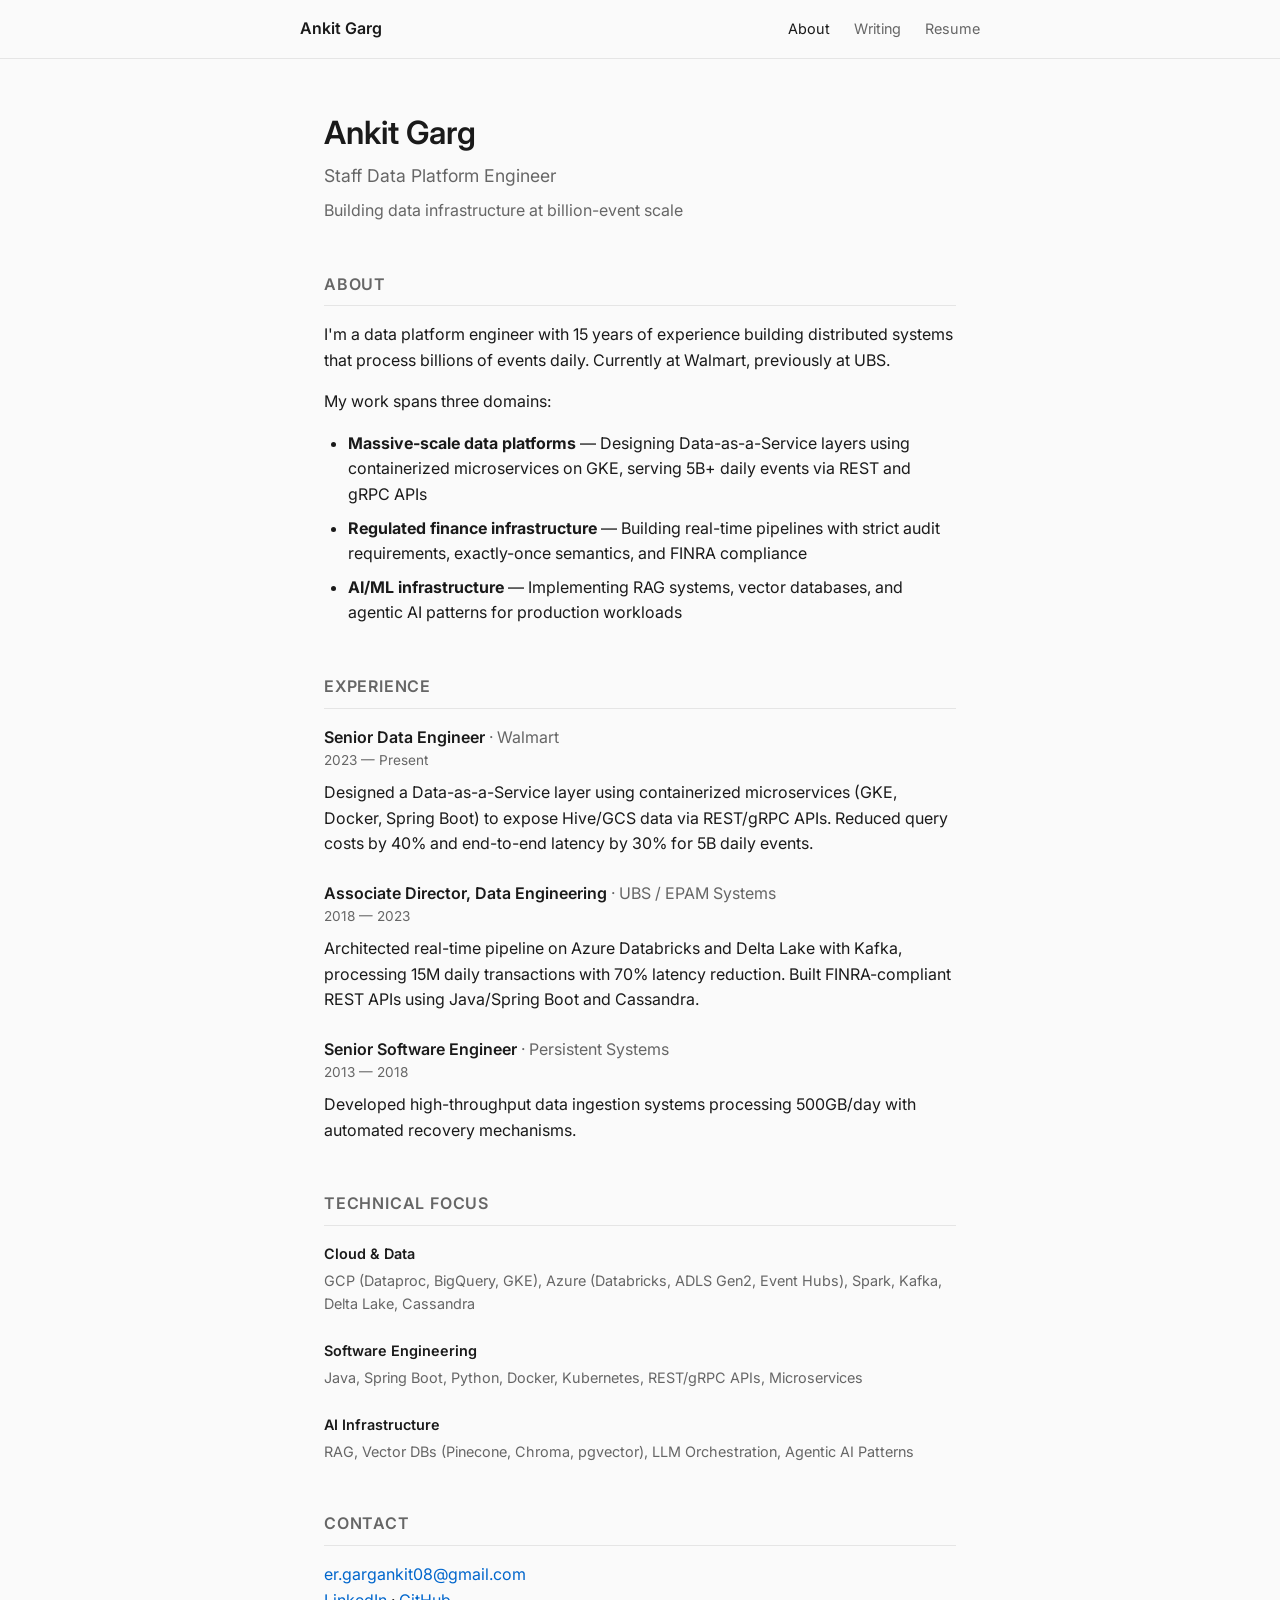
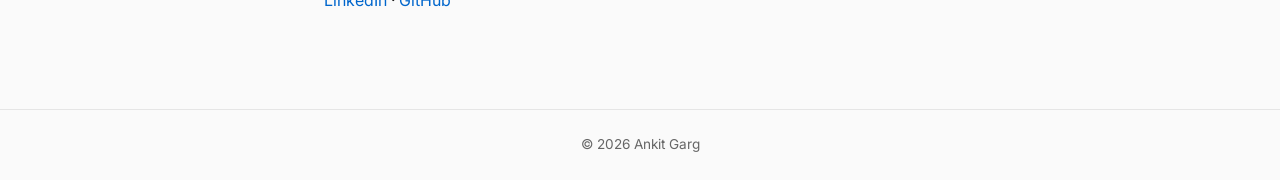
==== commit 62998a02: "intinal" ====
--- a/index.html
+++ b/index.html
@@ -100,7 +100,7 @@
 </main>
 
 <footer class="footer">
-    <p>© 2024 Ankit Garg</p>
+    <p>© 2026 Ankit Garg</p>
 </footer>
 </body>
 </html>
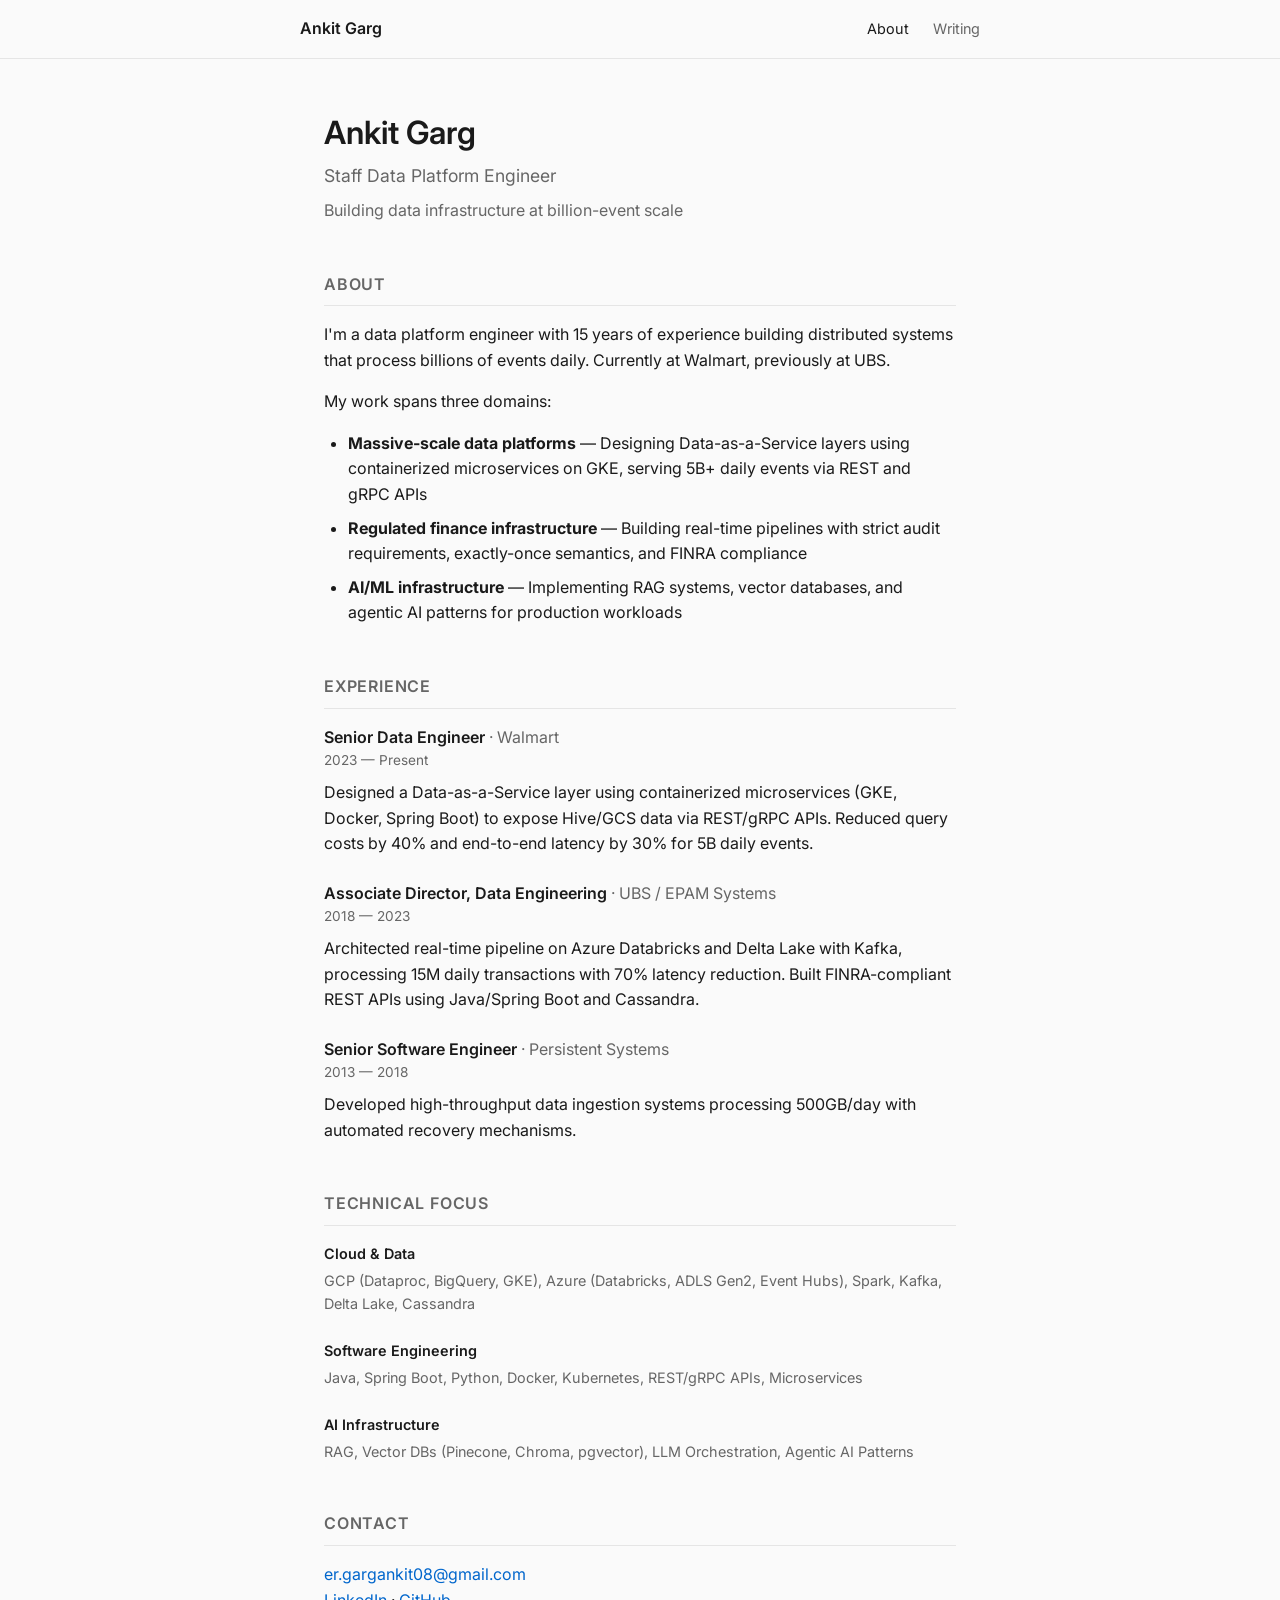
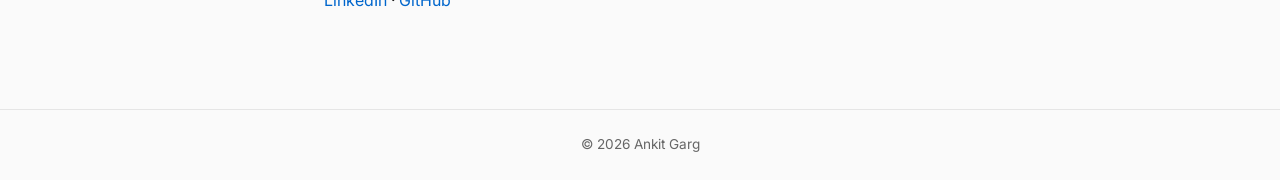
==== commit bda2b492: "intinal" ====
--- a/index.html
+++ b/index.html
@@ -17,7 +17,6 @@
         <div class="nav-links">
             <a href="index.html" class="active">About</a>
             <a href="blog.html">Writing</a>
-            <a href="resume.pdf">Resume</a>
         </div>
     </div>
 </nav>
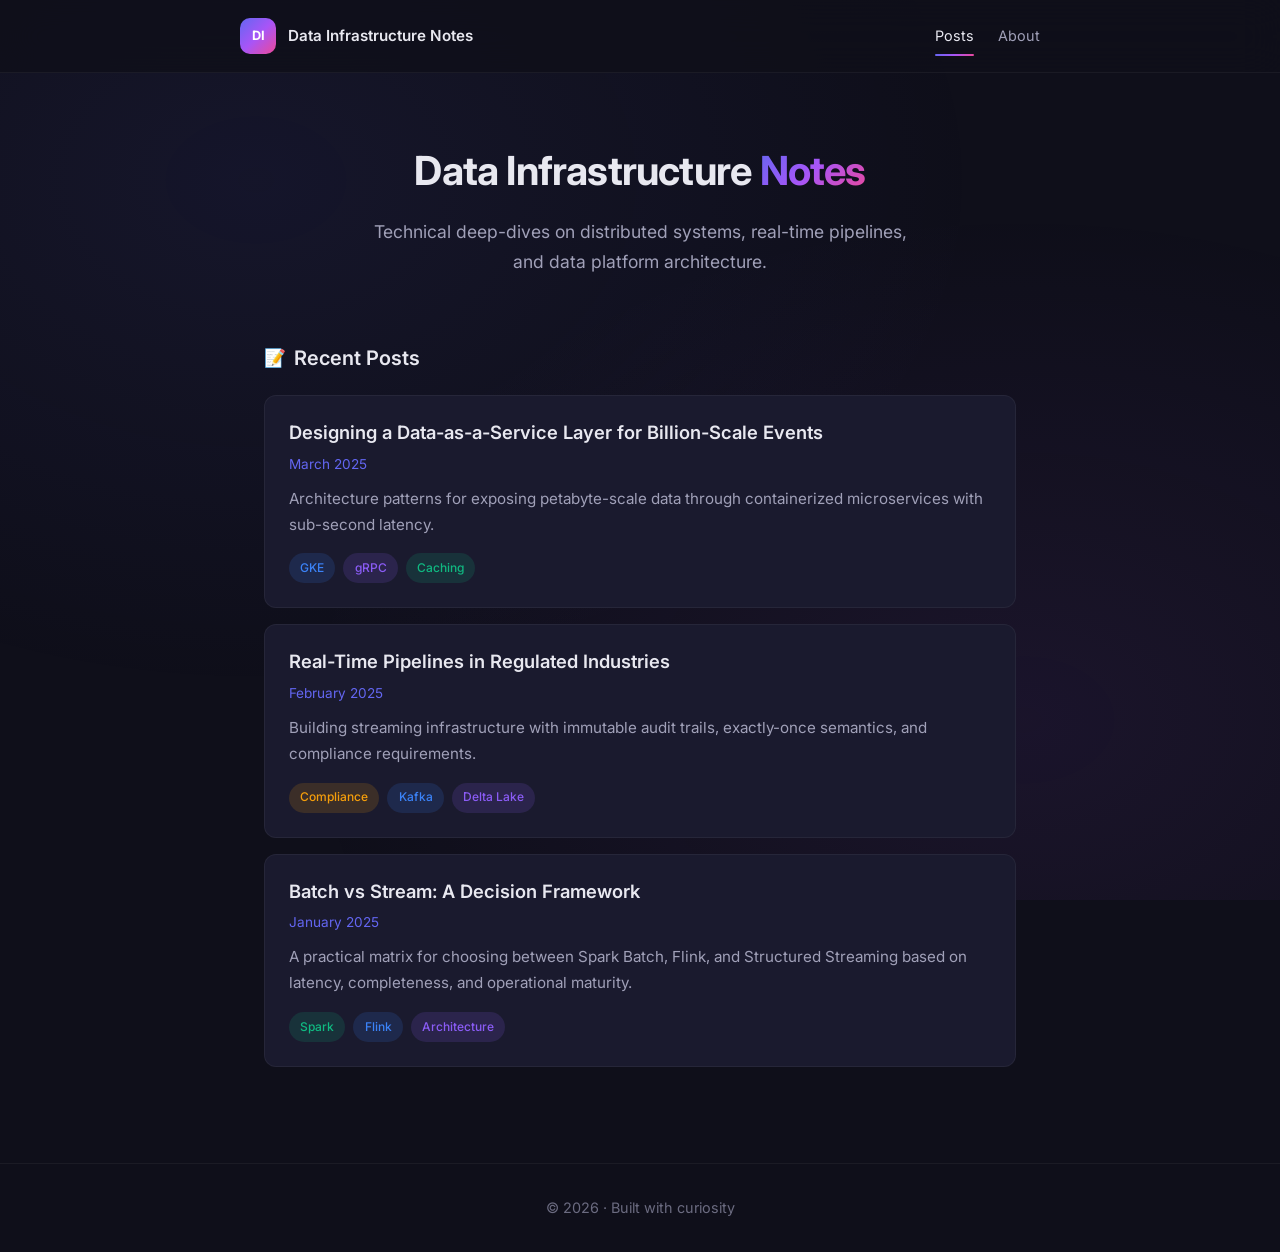
==== commit 283e7ecc: "intinal" ====
--- a/index.html
+++ b/index.html
@@ -3,103 +3,72 @@
 <head>
     <meta charset="UTF-8">
     <meta name="viewport" content="width=device-width, initial-scale=1.0">
-    <title>Ankit Garg - Staff Data Platform Engineer</title>
-    <meta name="description" content="Staff Data Platform Engineer specializing in billion-scale data systems, real-time pipelines, and AI infrastructure.">
+    <title>Data Infrastructure Notes</title>
+    <meta name="description" content="Technical writing on distributed systems, data platforms, and engineering architecture.">
     <link rel="preconnect" href="https://fonts.googleapis.com">
     <link rel="preconnect" href="https://fonts.gstatic.com" crossorigin>
-    <link href="https://fonts.googleapis.com/css2?family=Inter:wght@400;500;600&family=JetBrains+Mono:wght@400;500&display=swap" rel="stylesheet">
+    <link href="https://fonts.googleapis.com/css2?family=Inter:wght@400;500;600;700&family=JetBrains+Mono:wght@400;500&display=swap" rel="stylesheet">
     <link rel="stylesheet" href="style.css">
 </head>
 <body>
 <nav class="nav">
     <div class="nav-content">
-        <a href="index.html" class="nav-logo">Ankit Garg</a>
+        <a href="index.html" class="nav-logo">
+            <span class="logo-icon">DI</span>
+            Data Infrastructure Notes
+        </a>
         <div class="nav-links">
-            <a href="index.html" class="active">About</a>
-            <a href="blog.html">Writing</a>
+            <a href="index.html" class="active">Posts</a>
+            <a href="about.html">About</a>
         </div>
     </div>
 </nav>
 
 <main class="main">
     <section class="hero">
-        <h1>Ankit Garg</h1>
-        <p class="subtitle">Staff Data Platform Engineer</p>
-        <p class="tagline">Building data infrastructure at billion-event scale</p>
+        <h1>Data Infrastructure <span class="gradient-text">Notes</span></h1>
+        <p class="tagline">Technical deep-dives on distributed systems, real-time pipelines, and data platform architecture.</p>
     </section>
 
-    <section class="about">
-        <h2>About</h2>
-        <p>I'm a data platform engineer with 15 years of experience building distributed systems that process billions of events daily. Currently at Walmart, previously at UBS.</p>
-        <p>My work spans three domains:</p>
-        <ul>
-            <li><strong>Massive-scale data platforms</strong> — Designing Data-as-a-Service layers using containerized microservices on GKE, serving 5B+ daily events via REST and gRPC APIs</li>
-            <li><strong>Regulated finance infrastructure</strong> — Building real-time pipelines with strict audit requirements, exactly-once semantics, and FINRA compliance</li>
-            <li><strong>AI/ML infrastructure</strong> — Implementing RAG systems, vector databases, and agentic AI patterns for production workloads</li>
+    <section class="posts-section">
+        <h2><span class="section-icon">📝</span> Recent Posts</h2>
+        <ul class="posts">
+            <li>
+                <a href="posts/daas-billion-scale.html">Designing a Data-as-a-Service Layer for Billion-Scale Events</a>
+                <time>March 2025</time>
+                <p>Architecture patterns for exposing petabyte-scale data through containerized microservices with sub-second latency.</p>
+                <div class="post-tags">
+                    <span class="tag tag-blue">GKE</span>
+                    <span class="tag tag-purple">gRPC</span>
+                    <span class="tag tag-green">Caching</span>
+                </div>
+            </li>
+            <li>
+                <a href="posts/regulated-pipelines.html">Real-Time Pipelines in Regulated Industries</a>
+                <time>February 2025</time>
+                <p>Building streaming infrastructure with immutable audit trails, exactly-once semantics, and compliance requirements.</p>
+                <div class="post-tags">
+                    <span class="tag tag-orange">Compliance</span>
+                    <span class="tag tag-blue">Kafka</span>
+                    <span class="tag tag-purple">Delta Lake</span>
+                </div>
+            </li>
+            <li>
+                <a href="posts/batch-vs-stream.html">Batch vs Stream: A Decision Framework</a>
+                <time>January 2025</time>
+                <p>A practical matrix for choosing between Spark Batch, Flink, and Structured Streaming based on latency, completeness, and operational maturity.</p>
+                <div class="post-tags">
+                    <span class="tag tag-green">Spark</span>
+                    <span class="tag tag-blue">Flink</span>
+                    <span class="tag tag-purple">Architecture</span>
+                </div>
+            </li>
         </ul>
-    </section>
-
-    <section class="experience">
-        <h2>Experience</h2>
-
-        <div class="job">
-            <div class="job-header">
-                <h3>Senior Data Engineer</h3>
-                <span class="company">Walmart</span>
-                <span class="date">2023 — Present</span>
-            </div>
-            <p>Designed a Data-as-a-Service layer using containerized microservices (GKE, Docker, Spring Boot) to expose Hive/GCS data via REST/gRPC APIs. Reduced query costs by 40% and end-to-end latency by 30% for 5B daily events.</p>
-        </div>
-
-        <div class="job">
-            <div class="job-header">
-                <h3>Associate Director, Data Engineering</h3>
-                <span class="company">UBS / EPAM Systems</span>
-                <span class="date">2018 — 2023</span>
-            </div>
-            <p>Architected real-time pipeline on Azure Databricks and Delta Lake with Kafka, processing 15M daily transactions with 70% latency reduction. Built FINRA-compliant REST APIs using Java/Spring Boot and Cassandra.</p>
-        </div>
-
-        <div class="job">
-            <div class="job-header">
-                <h3>Senior Software Engineer</h3>
-                <span class="company">Persistent Systems</span>
-                <span class="date">2013 — 2018</span>
-            </div>
-            <p>Developed high-throughput data ingestion systems processing 500GB/day with automated recovery mechanisms.</p>
-        </div>
-    </section>
-
-    <section class="skills">
-        <h2>Technical Focus</h2>
-        <div class="skill-grid">
-            <div class="skill-category">
-                <h3>Cloud & Data</h3>
-                <p>GCP (Dataproc, BigQuery, GKE), Azure (Databricks, ADLS Gen2, Event Hubs), Spark, Kafka, Delta Lake, Cassandra</p>
-            </div>
-            <div class="skill-category">
-                <h3>Software Engineering</h3>
-                <p>Java, Spring Boot, Python, Docker, Kubernetes, REST/gRPC APIs, Microservices</p>
-            </div>
-            <div class="skill-category">
-                <h3>AI Infrastructure</h3>
-                <p>RAG, Vector DBs (Pinecone, Chroma, pgvector), LLM Orchestration, Agentic AI Patterns</p>
-            </div>
-        </div>
-    </section>
-
-    <section class="contact">
-        <h2>Contact</h2>
-        <p>
-            <a href="mailto:er.gargankit08@gmail.com">er.gargankit08@gmail.com</a><br>
-            <a href="https://www.linkedin.com/in/erankitgarg/">LinkedIn</a> ·
-            <a href="https://github.com/ankitgarg-gh">GitHub</a>
-        </p>
     </section>
 </main>
 
 <footer class="footer">
-    <p>© 2026 Ankit Garg</p>
+    <p>© 2026 · Built with curiosity</p>
 </footer>
 </body>
 </html>
--- a/style.css
+++ b/style.css
@@ -1,11 +1,40 @@
 :root {
-    --bg: #fafafa;
-    --text: #1a1a1a;
-    --text-secondary: #666;
-    --accent: #0066cc;
-    --border: #e5e5e5;
-    --code-bg: #f5f5f5;
-    --max-width: 680px;
+    /* Colors */
+    --bg: #0f0f1a;
+    --bg-card: #1a1a2e;
+    --bg-card-hover: #252542;
+    --text: #e8e8f0;
+    --text-secondary: #a0a0b8;
+    --text-muted: #6b6b80;
+
+    /* Accent Colors */
+    --accent-primary: #6366f1;
+    --accent-secondary: #8b5cf6;
+    --accent-tertiary: #a855f7;
+
+    /* Gradient */
+    --gradient-primary: linear-gradient(135deg, #6366f1 0%, #a855f7 50%, #ec4899 100%);
+    --gradient-subtle: linear-gradient(135deg, rgba(99, 102, 241, 0.1) 0%, rgba(168, 85, 247, 0.1) 100%);
+
+    /* Tag Colors */
+    --tag-green: #10b981;
+    --tag-green-bg: rgba(16, 185, 129, 0.15);
+    --tag-blue: #3b82f6;
+    --tag-blue-bg: rgba(59, 130, 246, 0.15);
+    --tag-purple: #8b5cf6;
+    --tag-purple-bg: rgba(139, 92, 246, 0.15);
+    --tag-orange: #f59e0b;
+    --tag-orange-bg: rgba(245, 158, 11, 0.15);
+
+    /* Layout */
+    --max-width: 800px;
+    --border-radius: 12px;
+    --border-radius-sm: 8px;
+
+    /* Shadows */
+    --shadow-sm: 0 2px 8px rgba(0, 0, 0, 0.3);
+    --shadow-md: 0 4px 20px rgba(0, 0, 0, 0.4);
+    --shadow-glow: 0 0 30px rgba(99, 102, 241, 0.3);
 }
 
 * {
@@ -17,32 +46,51 @@
 html {
     font-size: 16px;
     -webkit-font-smoothing: antialiased;
+    scroll-behavior: smooth;
 }
 
 body {
     font-family: 'Inter', -apple-system, BlinkMacSystemFont, sans-serif;
     background: var(--bg);
     color: var(--text);
-    line-height: 1.6;
+    line-height: 1.7;
+    min-height: 100vh;
+}
+
+/* Background Pattern */
+body::before {
+    content: '';
+    position: fixed;
+    top: 0;
+    left: 0;
+    width: 100%;
+    height: 100%;
+    background:
+        radial-gradient(ellipse at 20% 20%, rgba(99, 102, 241, 0.08) 0%, transparent 50%),
+        radial-gradient(ellipse at 80% 80%, rgba(168, 85, 247, 0.08) 0%, transparent 50%);
+    pointer-events: none;
+    z-index: -1;
 }
 
 a {
-    color: var(--accent);
+    color: var(--accent-primary);
     text-decoration: none;
+    transition: color 0.2s ease;
 }
 
 a:hover {
-    text-decoration: underline;
+    color: var(--accent-secondary);
 }
 
 /* Navigation */
 .nav {
-    border-bottom: 1px solid var(--border);
-    padding: 1rem 1.5rem;
     position: sticky;
     top: 0;
-    background: var(--bg);
     z-index: 100;
+    background: rgba(15, 15, 26, 0.8);
+    backdrop-filter: blur(20px);
+    border-bottom: 1px solid rgba(255, 255, 255, 0.05);
+    padding: 1rem 1.5rem;
 }
 
 .nav-content {
@@ -56,22 +104,52 @@
 .nav-logo {
     font-weight: 600;
     color: var(--text);
+    display: flex;
+    align-items: center;
+    gap: 0.75rem;
+    font-size: 0.95rem;
+}
+
+.logo-icon {
+    background: var(--gradient-primary);
+    color: white;
+    width: 36px;
+    height: 36px;
+    border-radius: 10px;
+    display: flex;
+    align-items: center;
+    justify-content: center;
+    font-size: 0.8rem;
+    font-weight: 700;
 }
 
 .nav-links {
     display: flex;
     gap: 1.5rem;
+    align-items: center;
 }
 
 .nav-links a {
     color: var(--text-secondary);
     font-size: 0.9rem;
+    padding: 0.5rem 0;
+    position: relative;
 }
 
 .nav-links a:hover,
 .nav-links a.active {
     color: var(--text);
-    text-decoration: none;
+}
+
+.nav-links a.active::after {
+    content: '';
+    position: absolute;
+    bottom: 0;
+    left: 0;
+    right: 0;
+    height: 2px;
+    background: var(--gradient-primary);
+    border-radius: 2px;
 }
 
 /* Main Content */
@@ -83,23 +161,30 @@
 
 /* Hero */
 .hero {
+    text-align: center;
     margin-bottom: 3rem;
+    padding: 1rem 0;
 }
 
 .hero h1 {
-    font-size: 2rem;
-    font-weight: 600;
-    margin-bottom: 0.25rem;
-}
-
-.subtitle {
+    font-size: 2.5rem;
+    font-weight: 700;
+    margin-bottom: 0.75rem;
+    letter-spacing: -0.02em;
+}
+
+.gradient-text {
+    background: var(--gradient-primary);
+    -webkit-background-clip: text;
+    -webkit-text-fill-color: transparent;
+    background-clip: text;
+}
+
+.tagline {
     font-size: 1.1rem;
     color: var(--text-secondary);
-    margin-bottom: 0.5rem;
-}
-
-.tagline {
-    color: var(--text-secondary);
+    max-width: 550px;
+    margin: 0 auto;
 }
 
 /* Sections */
@@ -108,102 +193,174 @@
 }
 
 section h2 {
-    font-size: 1rem;
+    font-size: 1.25rem;
     font-weight: 600;
-    text-transform: uppercase;
-    letter-spacing: 0.05em;
+    margin-bottom: 1.25rem;
+    display: flex;
+    align-items: center;
+    gap: 0.5rem;
+}
+
+.section-icon {
+    font-size: 1.1rem;
+}
+
+/* Cards */
+.card {
+    background: var(--bg-card);
+    border: 1px solid rgba(255, 255, 255, 0.05);
+    border-radius: var(--border-radius);
+    padding: 1.5rem;
+    margin-bottom: 1.5rem;
+}
+
+.card p {
     color: var(--text-secondary);
     margin-bottom: 1rem;
-    padding-bottom: 0.5rem;
-    border-bottom: 1px solid var(--border);
-}
-
-/* About */
-.about p {
-    margin-bottom: 1rem;
-}
-
-.about ul {
-    margin-left: 1.5rem;
-}
-
-.about li {
+}
+
+.card p:last-child {
+    margin-bottom: 0;
+}
+
+.card ul {
+    margin: 1rem 0 1rem 1.5rem;
+    color: var(--text-secondary);
+}
+
+.card li {
     margin-bottom: 0.5rem;
 }
 
-/* Experience */
-.job {
-    margin-bottom: 1.5rem;
-}
-
-.job-header {
-    margin-bottom: 0.5rem;
-}
-
-.job-header h3 {
-    font-size: 1rem;
-    font-weight: 600;
-    display: inline;
-}
-
-.company {
-    color: var(--text-secondary);
-}
-
-.company::before {
-    content: " · ";
-}
-
-.date {
-    display: block;
-    font-size: 0.85rem;
-    color: var(--text-secondary);
-}
-
-/* Skills */
-.skill-grid {
-    display: grid;
-    gap: 1.5rem;
-}
-
-.skill-category h3 {
-    font-size: 0.9rem;
-    font-weight: 600;
-    margin-bottom: 0.25rem;
-}
-
-.skill-category p {
-    color: var(--text-secondary);
-    font-size: 0.9rem;
-}
-
-/* Blog List */
+.card li strong {
+    color: var(--text);
+}
+
+/* Posts List */
 .posts {
     list-style: none;
 }
 
 .posts li {
-    margin-bottom: 1.5rem;
+    background: var(--bg-card);
+    border: 1px solid rgba(255, 255, 255, 0.05);
+    border-radius: var(--border-radius);
+    padding: 1.5rem;
+    margin-bottom: 1rem;
+    transition: all 0.3s ease;
+}
+
+.posts li:hover {
+    background: var(--bg-card-hover);
+    border-color: rgba(99, 102, 241, 0.2);
+    transform: translateX(4px);
 }
 
 .posts a {
     color: var(--text);
-    font-weight: 500;
+    font-weight: 600;
+    font-size: 1.15rem;
+    line-height: 1.4;
+}
+
+.posts a:hover {
+    color: var(--accent-primary);
 }
 
 .posts time {
     display: block;
     font-size: 0.85rem;
-    color: var(--text-secondary);
+    color: var(--accent-primary);
+    margin-top: 0.35rem;
 }
 
 .posts p {
-    margin-top: 0.25rem;
+    margin-top: 0.6rem;
     color: var(--text-secondary);
     font-size: 0.95rem;
 }
 
-/* Blog Post */
+.post-tags {
+    display: flex;
+    flex-wrap: wrap;
+    gap: 0.5rem;
+    margin-top: 1rem;
+}
+
+.tag {
+    font-size: 0.75rem;
+    font-weight: 500;
+    padding: 0.3rem 0.7rem;
+    border-radius: 50px;
+}
+
+.tag-green { background: var(--tag-green-bg); color: var(--tag-green); }
+.tag-blue { background: var(--tag-blue-bg); color: var(--tag-blue); }
+.tag-purple { background: var(--tag-purple-bg); color: var(--tag-purple); }
+.tag-orange { background: var(--tag-orange-bg); color: var(--tag-orange); }
+
+/* About Section */
+.about-section h1 {
+    font-size: 2rem;
+    margin-bottom: 1.5rem;
+}
+
+/* Contact */
+.contact-card {
+    background: var(--gradient-subtle);
+    border: 1px solid rgba(99, 102, 241, 0.2);
+    border-radius: var(--border-radius);
+    padding: 1.5rem;
+    text-align: center;
+}
+
+.contact-card h2 {
+    font-size: 1.1rem;
+    justify-content: center;
+    margin-bottom: 0.5rem;
+}
+
+.contact-card p {
+    color: var(--text-secondary);
+    margin-bottom: 1rem;
+    font-size: 0.95rem;
+}
+
+.contact-links {
+    display: flex;
+    justify-content: center;
+    gap: 1rem;
+    flex-wrap: wrap;
+}
+
+.contact-btn {
+    display: inline-flex;
+    align-items: center;
+    gap: 0.5rem;
+    padding: 0.6rem 1rem;
+    border-radius: var(--border-radius-sm);
+    font-weight: 500;
+    font-size: 0.9rem;
+    transition: all 0.3s ease;
+}
+
+.contact-btn.email {
+    background: var(--gradient-primary);
+    color: white;
+}
+
+.contact-btn.github {
+    background: rgba(255, 255, 255, 0.05);
+    color: var(--text);
+    border: 1px solid rgba(255, 255, 255, 0.1);
+}
+
+.contact-btn:hover {
+    transform: translateY(-2px);
+    box-shadow: var(--shadow-md);
+}
+
+/* Blog Post Styles */
 .post {
     max-width: var(--max-width);
     margin: 0 auto;
@@ -211,70 +368,94 @@
 }
 
 .post-header {
-    margin-bottom: 2rem;
+    margin-bottom: 2.5rem;
+    padding-bottom: 1.5rem;
+    border-bottom: 1px solid rgba(255, 255, 255, 0.05);
 }
 
 .post-header h1 {
-    font-size: 1.75rem;
+    font-size: 2rem;
+    font-weight: 700;
+    margin-bottom: 0.75rem;
+    line-height: 1.3;
+    background: var(--gradient-primary);
+    -webkit-background-clip: text;
+    -webkit-text-fill-color: transparent;
+    background-clip: text;
+}
+
+.post-header time {
+    color: var(--text-muted);
+    font-size: 0.9rem;
+}
+
+.post-content h2 {
+    font-size: 1.5rem;
     font-weight: 600;
-    margin-bottom: 0.5rem;
-    line-height: 1.3;
-}
-
-.post-header time {
-    color: var(--text-secondary);
-}
-
-.post-content h2 {
-    font-size: 1.25rem;
+    margin: 2.5rem 0 1rem;
+    color: var(--text);
+    padding-top: 1rem;
+    border-top: 1px solid rgba(255, 255, 255, 0.05);
+}
+
+.post-content h2:first-of-type {
+    border-top: none;
+    padding-top: 0;
+    margin-top: 0;
+}
+
+.post-content h3 {
+    font-size: 1.15rem;
     font-weight: 600;
-    margin: 2rem 0 1rem;
-    color: var(--text);
-    text-transform: none;
-    letter-spacing: normal;
-    border-bottom: none;
-    padding-bottom: 0;
-}
-
-.post-content h3 {
-    font-size: 1rem;
-    font-weight: 600;
-    margin: 1.5rem 0 0.75rem;
+    margin: 1.75rem 0 0.75rem;
+    color: var(--accent-primary);
 }
 
 .post-content p {
     margin-bottom: 1rem;
+    color: var(--text-secondary);
 }
 
 .post-content ul,
 .post-content ol {
     margin: 1rem 0 1rem 1.5rem;
+    color: var(--text-secondary);
 }
 
 .post-content li {
     margin-bottom: 0.5rem;
 }
 
+.post-content li strong {
+    color: var(--text);
+}
+
 .post-content pre {
-    background: var(--code-bg);
-    padding: 1rem;
-    border-radius: 4px;
+    background: var(--bg-card);
+    border: 1px solid rgba(255, 255, 255, 0.05);
+    padding: 1.25rem;
+    border-radius: var(--border-radius);
     overflow-x: auto;
     margin: 1.5rem 0;
     font-family: 'JetBrains Mono', monospace;
     font-size: 0.85rem;
-    line-height: 1.5;
+    line-height: 1.6;
 }
 
 .post-content code {
     font-family: 'JetBrains Mono', monospace;
     font-size: 0.85em;
+    color: var(--accent-secondary);
 }
 
 .post-content p code {
-    background: var(--code-bg);
-    padding: 0.2em 0.4em;
-    border-radius: 3px;
+    background: rgba(139, 92, 246, 0.15);
+    padding: 0.2em 0.5em;
+    border-radius: 4px;
+}
+
+.post-content pre code {
+    color: var(--text);
 }
 
 .post-content table {
@@ -286,38 +467,53 @@
 
 .post-content th,
 .post-content td {
-    padding: 0.75rem;
+    padding: 0.75rem 1rem;
     text-align: left;
-    border-bottom: 1px solid var(--border);
+    border-bottom: 1px solid rgba(255, 255, 255, 0.05);
 }
 
 .post-content th {
     font-weight: 600;
-    background: var(--code-bg);
+    background: var(--bg-card);
+    color: var(--text);
+}
+
+.post-content td {
+    color: var(--text-secondary);
 }
 
 .post-footer {
     margin-top: 3rem;
     padding-top: 1.5rem;
-    border-top: 1px solid var(--border);
+    border-top: 1px solid rgba(255, 255, 255, 0.05);
+}
+
+.post-footer a {
+    display: inline-flex;
+    align-items: center;
+    gap: 0.5rem;
+    color: var(--accent-primary);
+    font-weight: 500;
 }
 
 /* Footer */
 .footer {
-    border-top: 1px solid var(--border);
-    padding: 1.5rem;
+    border-top: 1px solid rgba(255, 255, 255, 0.05);
+    padding: 2rem 1.5rem;
     text-align: center;
-    color: var(--text-secondary);
-    font-size: 0.85rem;
+    color: var(--text-muted);
+    font-size: 0.9rem;
 }
 
 /* Responsive */
-@media (max-width: 600px) {
+@media (max-width: 768px) {
     .hero h1 {
-        font-size: 1.75rem;
+        font-size: 2rem;
     }
 
-    .nav-links {
-        gap: 1rem;
+    .nav-logo span:not(.logo-icon) {
+        display: none;
     }
-}
+
+    .post-header h1 {
+        font-size: 1.5
